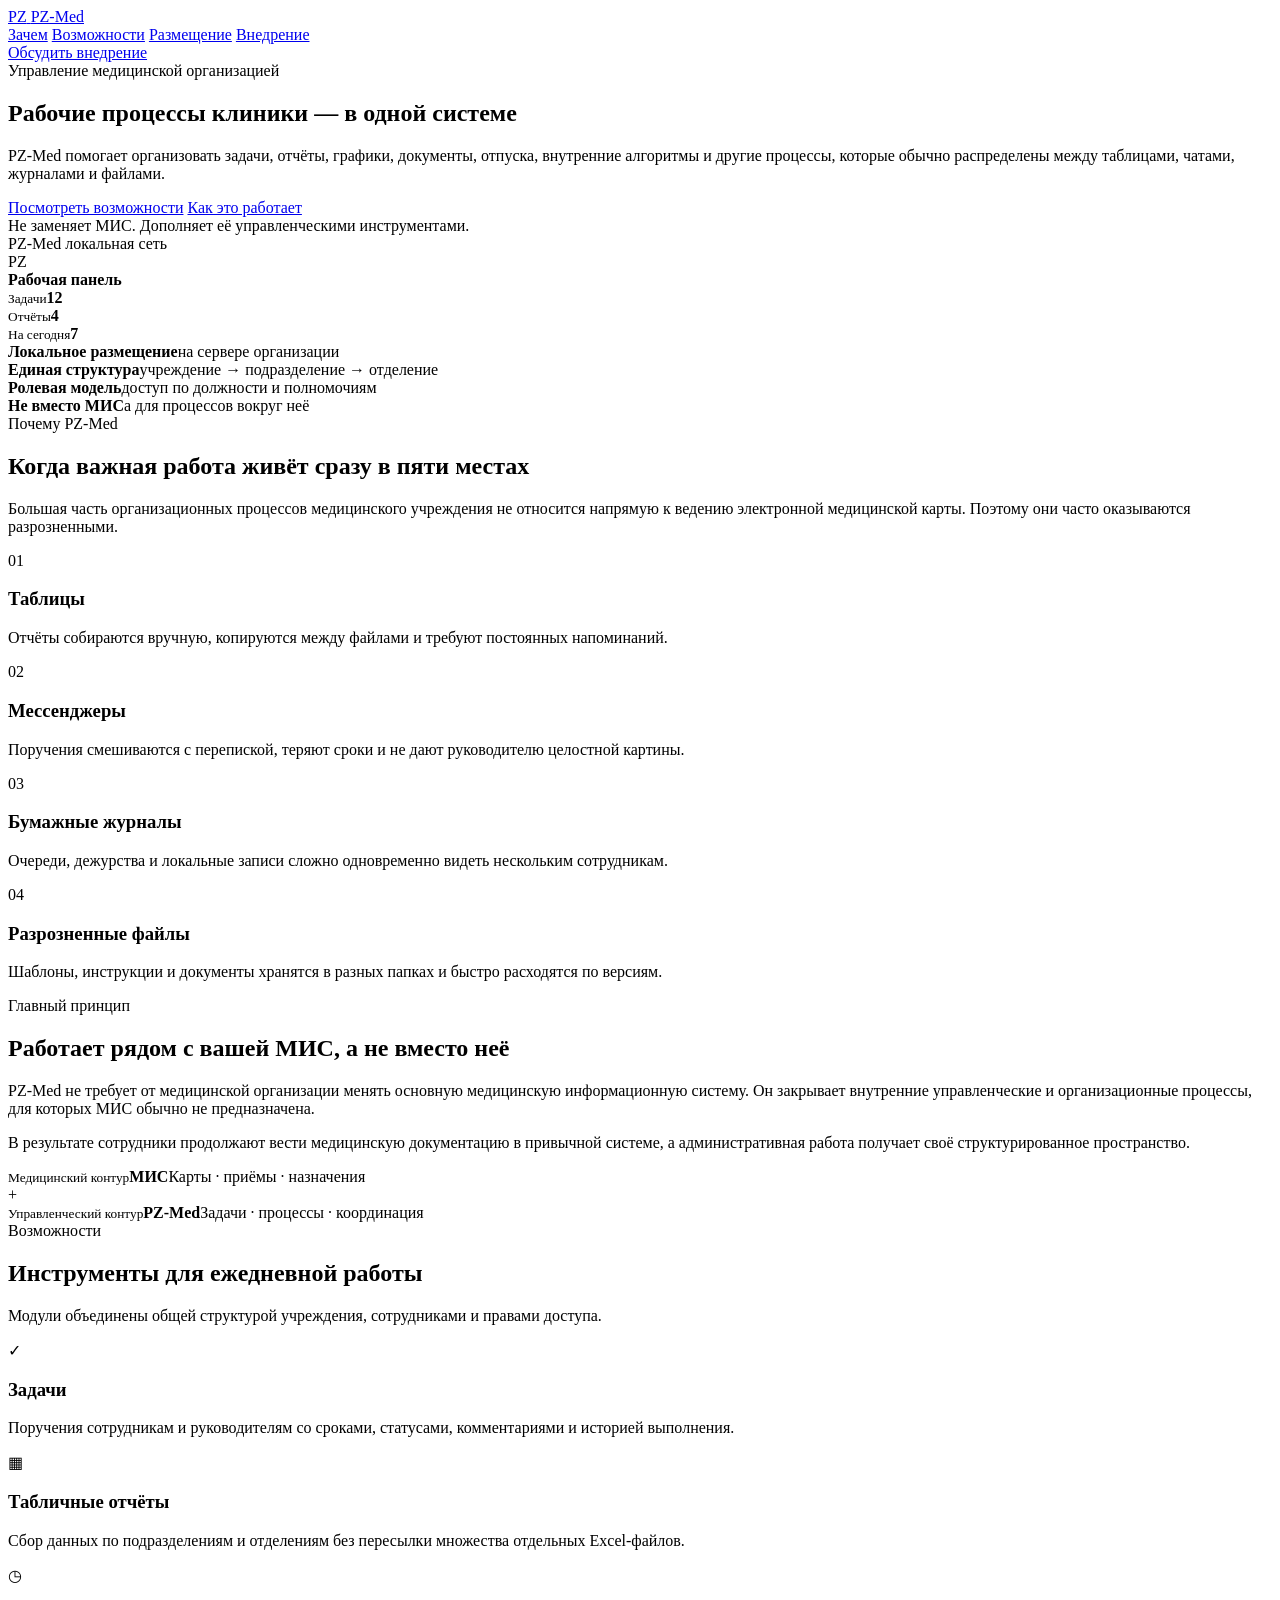
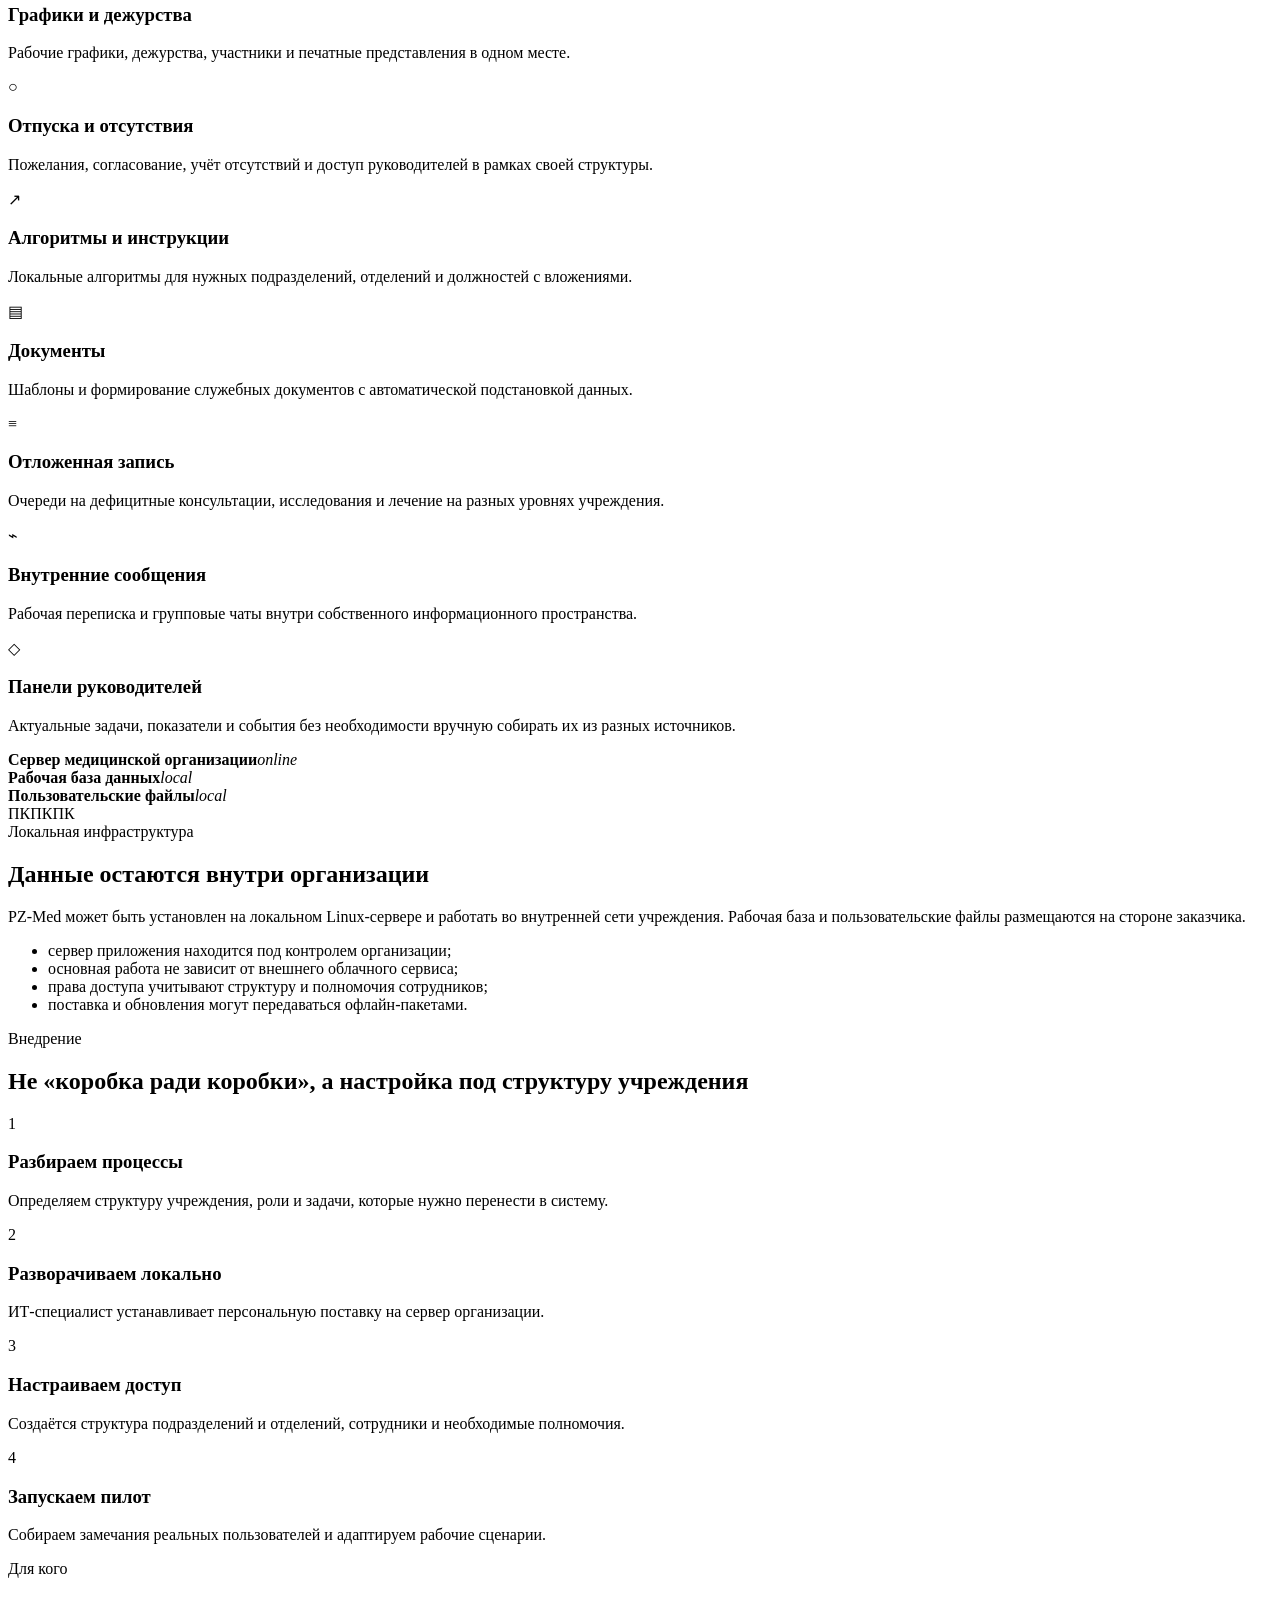
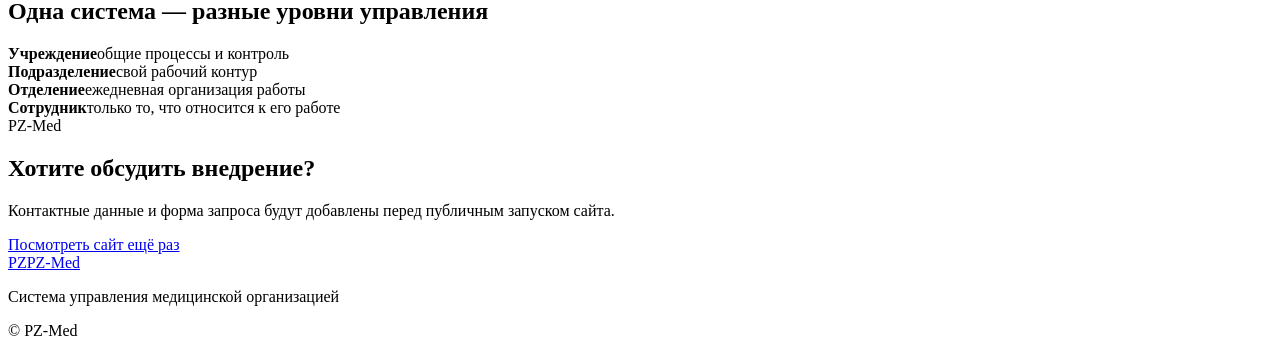
==== index.html @ cf153d42 "Create initial PZ-Med landing page" ====
<!doctype html>
<html lang="ru">
<head>
  <meta charset="utf-8">
  <meta name="viewport" content="width=device-width, initial-scale=1">
  <title>PZ-Med — система управления медицинской организацией</title>
  <meta name="description" content="PZ-Med — локальная система управления медицинской организацией: задачи, отчёты, графики, отпуска, алгоритмы, документы, отложенная запись и управленческие процессы в едином рабочем пространстве.">
  <meta name="theme-color" content="#0d5c46">
  <meta property="og:type" content="website">
  <meta property="og:locale" content="ru_RU">
  <meta property="og:title" content="PZ-Med — система управления медицинской организацией">
  <meta property="og:description" content="Рабочие процессы медицинской организации — в единой локальной системе. PZ-Med работает рядом с МИС, а не вместо неё.">
  <meta property="og:url" content="https://pz-med.ru/">
  <link rel="canonical" href="https://pz-med.ru/">
  <link rel="icon" href="/assets/favicon.svg" type="image/svg+xml">
  <link rel="stylesheet" href="/assets/site.css">
  <script defer src="/assets/site.js"></script>
</head>
<body>
  <header class="site-header" data-header>
    <div class="shell header-inner">
      <a class="brand" href="#top" aria-label="PZ-Med — на главную">
        <span class="brand-mark" aria-hidden="true">PZ</span>
        <span class="brand-name">PZ-Med</span>
      </a>
      <nav class="nav" aria-label="Основная навигация">
        <a href="#why">Зачем</a>
        <a href="#capabilities">Возможности</a>
        <a href="#local">Размещение</a>
        <a href="#implementation">Внедрение</a>
      </nav>
      <a class="button button-small" href="#contact">Обсудить внедрение</a>
    </div>
  </header>

  <main id="top">
    <section class="hero section">
      <div class="shell hero-grid">
        <div class="hero-copy reveal">
          <div class="eyebrow">Управление медицинской организацией</div>
          <h1>Рабочие процессы клиники — <span>в одной системе</span></h1>
          <p class="hero-lead">PZ-Med помогает организовать задачи, отчёты, графики, документы, отпуска, внутренние алгоритмы и другие процессы, которые обычно распределены между таблицами, чатами, журналами и файлами.</p>
          <div class="hero-actions">
            <a class="button" href="#capabilities">Посмотреть возможности</a>
            <a class="button button-ghost" href="#principle">Как это работает</a>
          </div>
          <div class="hero-note">
            <span class="dot"></span>
            <span>Не заменяет МИС. Дополняет её управленческими инструментами.</span>
          </div>
        </div>

        <div class="product-window reveal" aria-label="Схематичный интерфейс PZ-Med">
          <div class="window-top">
            <div class="window-dots"><i></i><i></i><i></i></div>
            <span>PZ-Med</span>
            <span class="window-status">локальная сеть</span>
          </div>
          <div class="mock-layout">
            <aside class="mock-side">
              <div class="mock-logo">PZ</div>
              <span class="active"></span><span></span><span></span><span></span><span></span><span></span>
            </aside>
            <div class="mock-main">
              <div class="mock-heading"><b>Рабочая панель</b><em></em></div>
              <div class="stat-row">
                <div><small>Задачи</small><strong>12</strong></div>
                <div><small>Отчёты</small><strong>4</strong></div>
                <div><small>На сегодня</small><strong>7</strong></div>
              </div>
              <div class="mock-cards">
                <div class="mock-card mock-card-wide">
                  <div class="line lg"></div><div class="line"></div><div class="line sm"></div>
                  <div class="mini-table"><i></i><i></i><i></i><i></i></div>
                </div>
                <div class="mock-card">
                  <div class="line lg"></div><div class="line"></div><div class="line sm"></div>
                  <div class="badge-row"><i></i><i></i><i></i></div>
                </div>
                <div class="mock-card">
                  <div class="line lg"></div><div class="line"></div><div class="line"></div><div class="line sm"></div>
                </div>
              </div>
            </div>
          </div>
        </div>
      </div>
    </section>

    <section class="trust-strip" aria-label="Ключевые свойства">
      <div class="shell trust-grid">
        <div><strong>Локальное размещение</strong><span>на сервере организации</span></div>
        <div><strong>Единая структура</strong><span>учреждение → подразделение → отделение</span></div>
        <div><strong>Ролевая модель</strong><span>доступ по должности и полномочиям</span></div>
        <div><strong>Не вместо МИС</strong><span>а для процессов вокруг неё</span></div>
      </div>
    </section>

    <section class="section" id="why">
      <div class="shell">
        <div class="section-heading reveal">
          <div class="eyebrow">Почему PZ-Med</div>
          <h2>Когда важная работа живёт сразу в пяти местах</h2>
          <p>Большая часть организационных процессов медицинского учреждения не относится напрямую к ведению электронной медицинской карты. Поэтому они часто оказываются разрозненными.</p>
        </div>
        <div class="problem-grid">
          <article class="problem reveal"><span>01</span><h3>Таблицы</h3><p>Отчёты собираются вручную, копируются между файлами и требуют постоянных напоминаний.</p></article>
          <article class="problem reveal"><span>02</span><h3>Мессенджеры</h3><p>Поручения смешиваются с перепиской, теряют сроки и не дают руководителю целостной картины.</p></article>
          <article class="problem reveal"><span>03</span><h3>Бумажные журналы</h3><p>Очереди, дежурства и локальные записи сложно одновременно видеть нескольким сотрудникам.</p></article>
          <article class="problem reveal"><span>04</span><h3>Разрозненные файлы</h3><p>Шаблоны, инструкции и документы хранятся в разных папках и быстро расходятся по версиям.</p></article>
        </div>
      </div>
    </section>

    <section class="section section-soft" id="principle">
      <div class="shell principle-grid">
        <div class="principle-copy reveal">
          <div class="eyebrow">Главный принцип</div>
          <h2>Работает рядом с вашей МИС, а не вместо неё</h2>
          <p>PZ-Med не требует от медицинской организации менять основную медицинскую информационную систему. Он закрывает внутренние управленческие и организационные процессы, для которых МИС обычно не предназначена.</p>
          <p>В результате сотрудники продолжают вести медицинскую документацию в привычной системе, а административная работа получает своё структурированное пространство.</p>
        </div>
        <div class="system-map reveal" aria-label="Схема взаимодействия PZ-Med и МИС">
          <div class="system-box muted"><small>Медицинский контур</small><strong>МИС</strong><span>Карты · приёмы · назначения</span></div>
          <div class="system-link"><span>+</span></div>
          <div class="system-box primary"><small>Управленческий контур</small><strong>PZ-Med</strong><span>Задачи · процессы · координация</span></div>
        </div>
      </div>
    </section>

    <section class="section" id="capabilities">
      <div class="shell">
        <div class="section-heading reveal">
          <div class="eyebrow">Возможности</div>
          <h2>Инструменты для ежедневной работы</h2>
          <p>Модули объединены общей структурой учреждения, сотрудниками и правами доступа.</p>
        </div>
        <div class="feature-grid">
          <article class="feature reveal"><div class="feature-icon">✓</div><h3>Задачи</h3><p>Поручения сотрудникам и руководителям со сроками, статусами, комментариями и историей выполнения.</p></article>
          <article class="feature reveal"><div class="feature-icon">▦</div><h3>Табличные отчёты</h3><p>Сбор данных по подразделениям и отделениям без пересылки множества отдельных Excel-файлов.</p></article>
          <article class="feature reveal"><div class="feature-icon">◷</div><h3>Графики и дежурства</h3><p>Рабочие графики, дежурства, участники и печатные представления в одном месте.</p></article>
          <article class="feature reveal"><div class="feature-icon">○</div><h3>Отпуска и отсутствия</h3><p>Пожелания, согласование, учёт отсутствий и доступ руководителей в рамках своей структуры.</p></article>
          <article class="feature reveal"><div class="feature-icon">↗</div><h3>Алгоритмы и инструкции</h3><p>Локальные алгоритмы для нужных подразделений, отделений и должностей с вложениями.</p></article>
          <article class="feature reveal"><div class="feature-icon">▤</div><h3>Документы</h3><p>Шаблоны и формирование служебных документов с автоматической подстановкой данных.</p></article>
          <article class="feature reveal"><div class="feature-icon">≡</div><h3>Отложенная запись</h3><p>Очереди на дефицитные консультации, исследования и лечение на разных уровнях учреждения.</p></article>
          <article class="feature reveal"><div class="feature-icon">⌁</div><h3>Внутренние сообщения</h3><p>Рабочая переписка и групповые чаты внутри собственного информационного пространства.</p></article>
          <article class="feature reveal"><div class="feature-icon">◇</div><h3>Панели руководителей</h3><p>Актуальные задачи, показатели и события без необходимости вручную собирать их из разных источников.</p></article>
        </div>
      </div>
    </section>

    <section class="section local-section" id="local">
      <div class="shell local-grid">
        <div class="local-visual reveal">
          <div class="server-card">
            <div class="server-head"><span></span><span></span><span></span></div>
            <div class="server-row"><i></i><b>Сервер медицинской организации</b><em>online</em></div>
            <div class="server-row"><i></i><b>Рабочая база данных</b><em>local</em></div>
            <div class="server-row"><i></i><b>Пользовательские файлы</b><em>local</em></div>
          </div>
          <div class="network-line"></div>
          <div class="network-devices"><span>ПК</span><span>ПК</span><span>ПК</span></div>
        </div>
        <div class="local-copy reveal">
          <div class="eyebrow">Локальная инфраструктура</div>
          <h2>Данные остаются внутри организации</h2>
          <p>PZ-Med может быть установлен на локальном Linux-сервере и работать во внутренней сети учреждения. Рабочая база и пользовательские файлы размещаются на стороне заказчика.</p>
          <ul class="check-list">
            <li>сервер приложения находится под контролем организации;</li>
            <li>основная работа не зависит от внешнего облачного сервиса;</li>
            <li>права доступа учитывают структуру и полномочия сотрудников;</li>
            <li>поставка и обновления могут передаваться офлайн-пакетами.</li>
          </ul>
        </div>
      </div>
    </section>

    <section class="section section-soft" id="implementation">
      <div class="shell">
        <div class="section-heading reveal">
          <div class="eyebrow">Внедрение</div>
          <h2>Не «коробка ради коробки», а настройка под структуру учреждения</h2>
        </div>
        <div class="steps">
          <div class="step reveal"><span>1</span><div><h3>Разбираем процессы</h3><p>Определяем структуру учреждения, роли и задачи, которые нужно перенести в систему.</p></div></div>
          <div class="step reveal"><span>2</span><div><h3>Разворачиваем локально</h3><p>ИТ-специалист устанавливает персональную поставку на сервер организации.</p></div></div>
          <div class="step reveal"><span>3</span><div><h3>Настраиваем доступ</h3><p>Создаётся структура подразделений и отделений, сотрудники и необходимые полномочия.</p></div></div>
          <div class="step reveal"><span>4</span><div><h3>Запускаем пилот</h3><p>Собираем замечания реальных пользователей и адаптируем рабочие сценарии.</p></div></div>
        </div>
      </div>
    </section>

    <section class="section audience-section">
      <div class="shell audience-grid">
        <div class="reveal"><div class="eyebrow">Для кого</div><h2>Одна система — разные уровни управления</h2></div>
        <div class="audience-list reveal">
          <div><strong>Учреждение</strong><span>общие процессы и контроль</span></div>
          <div><strong>Подразделение</strong><span>свой рабочий контур</span></div>
          <div><strong>Отделение</strong><span>ежедневная организация работы</span></div>
          <div><strong>Сотрудник</strong><span>только то, что относится к его работе</span></div>
        </div>
      </div>
    </section>

    <section class="contact-section" id="contact">
      <div class="shell contact-card reveal">
        <div>
          <div class="eyebrow light">PZ-Med</div>
          <h2>Хотите обсудить внедрение?</h2>
          <p>Контактные данные и форма запроса будут добавлены перед публичным запуском сайта.</p>
        </div>
        <a class="button button-light" href="#top">Посмотреть сайт ещё раз</a>
      </div>
    </section>
  </main>

  <footer class="site-footer">
    <div class="shell footer-inner">
      <a class="brand brand-footer" href="#top"><span class="brand-mark">PZ</span><span class="brand-name">PZ-Med</span></a>
      <p>Система управления медицинской организацией</p>
      <span>© <span data-year></span> PZ-Med</span>
    </div>
  </footer>
</body>
</html>
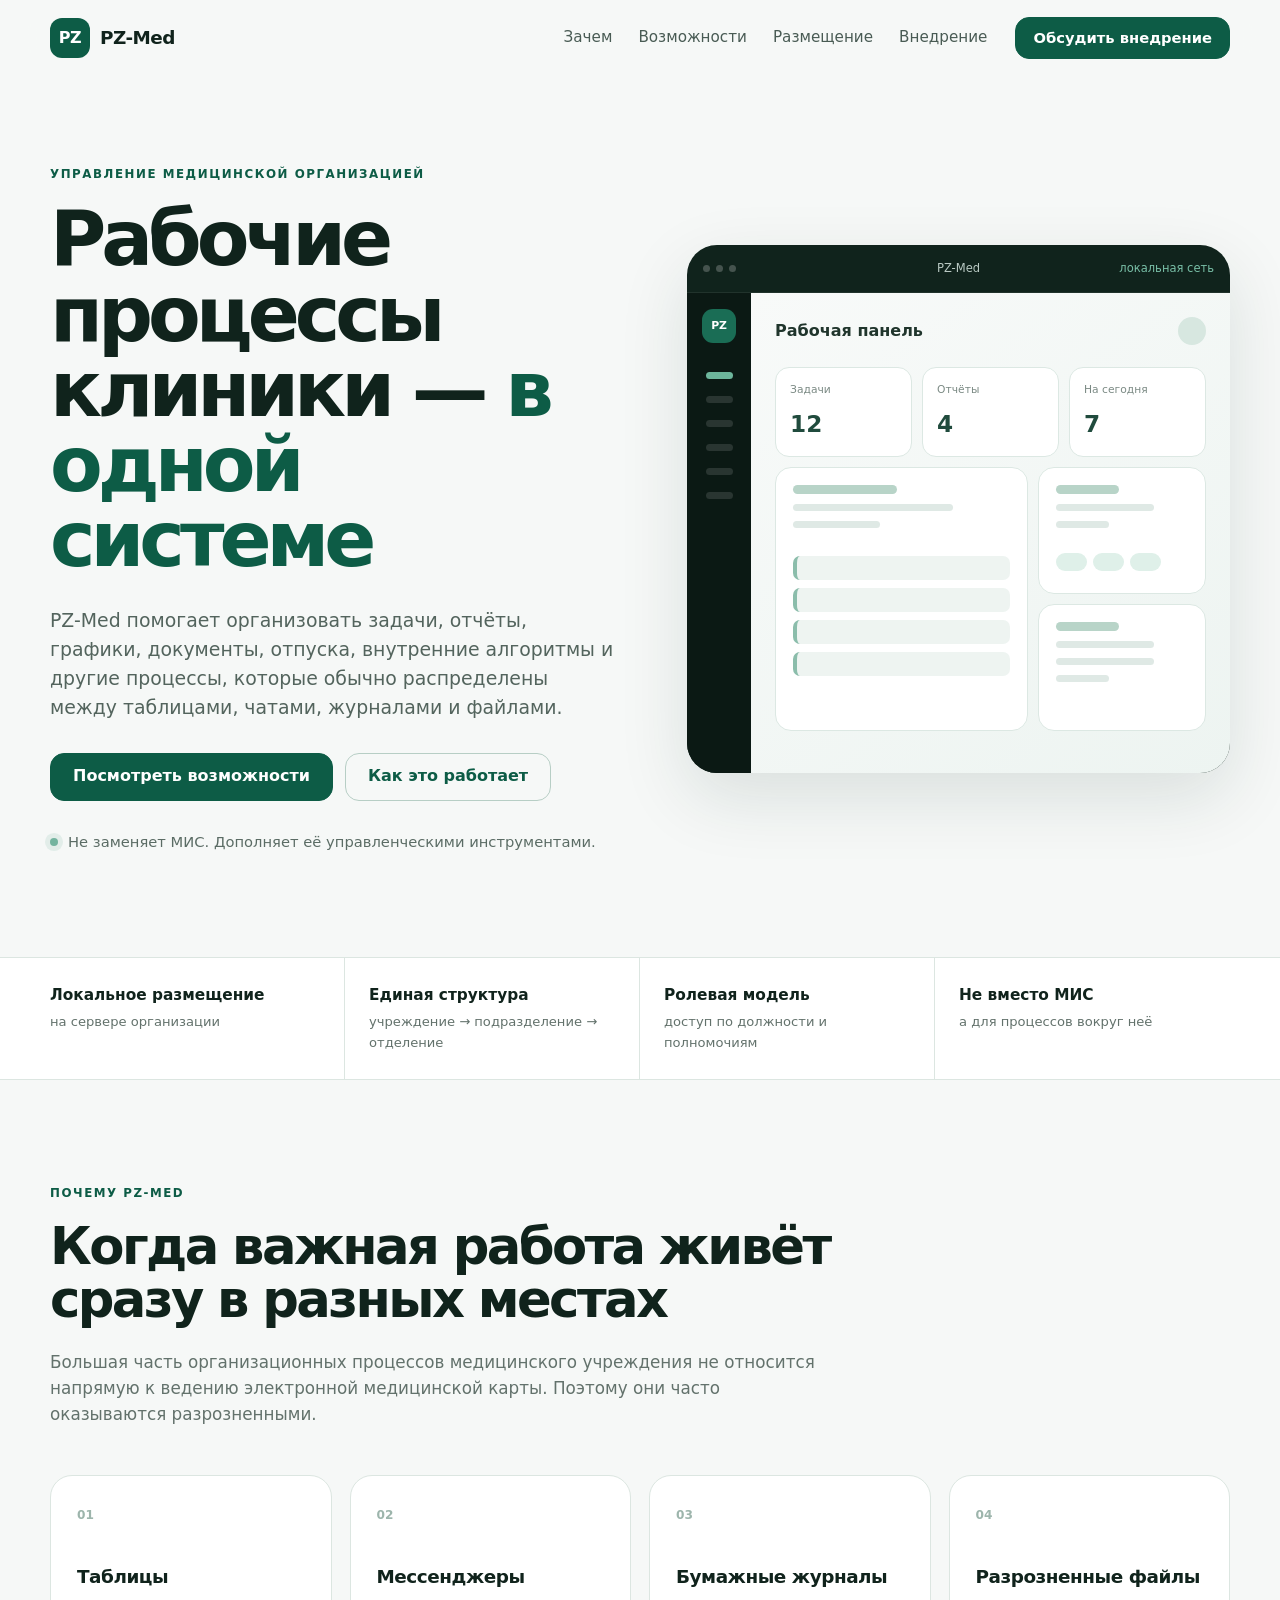
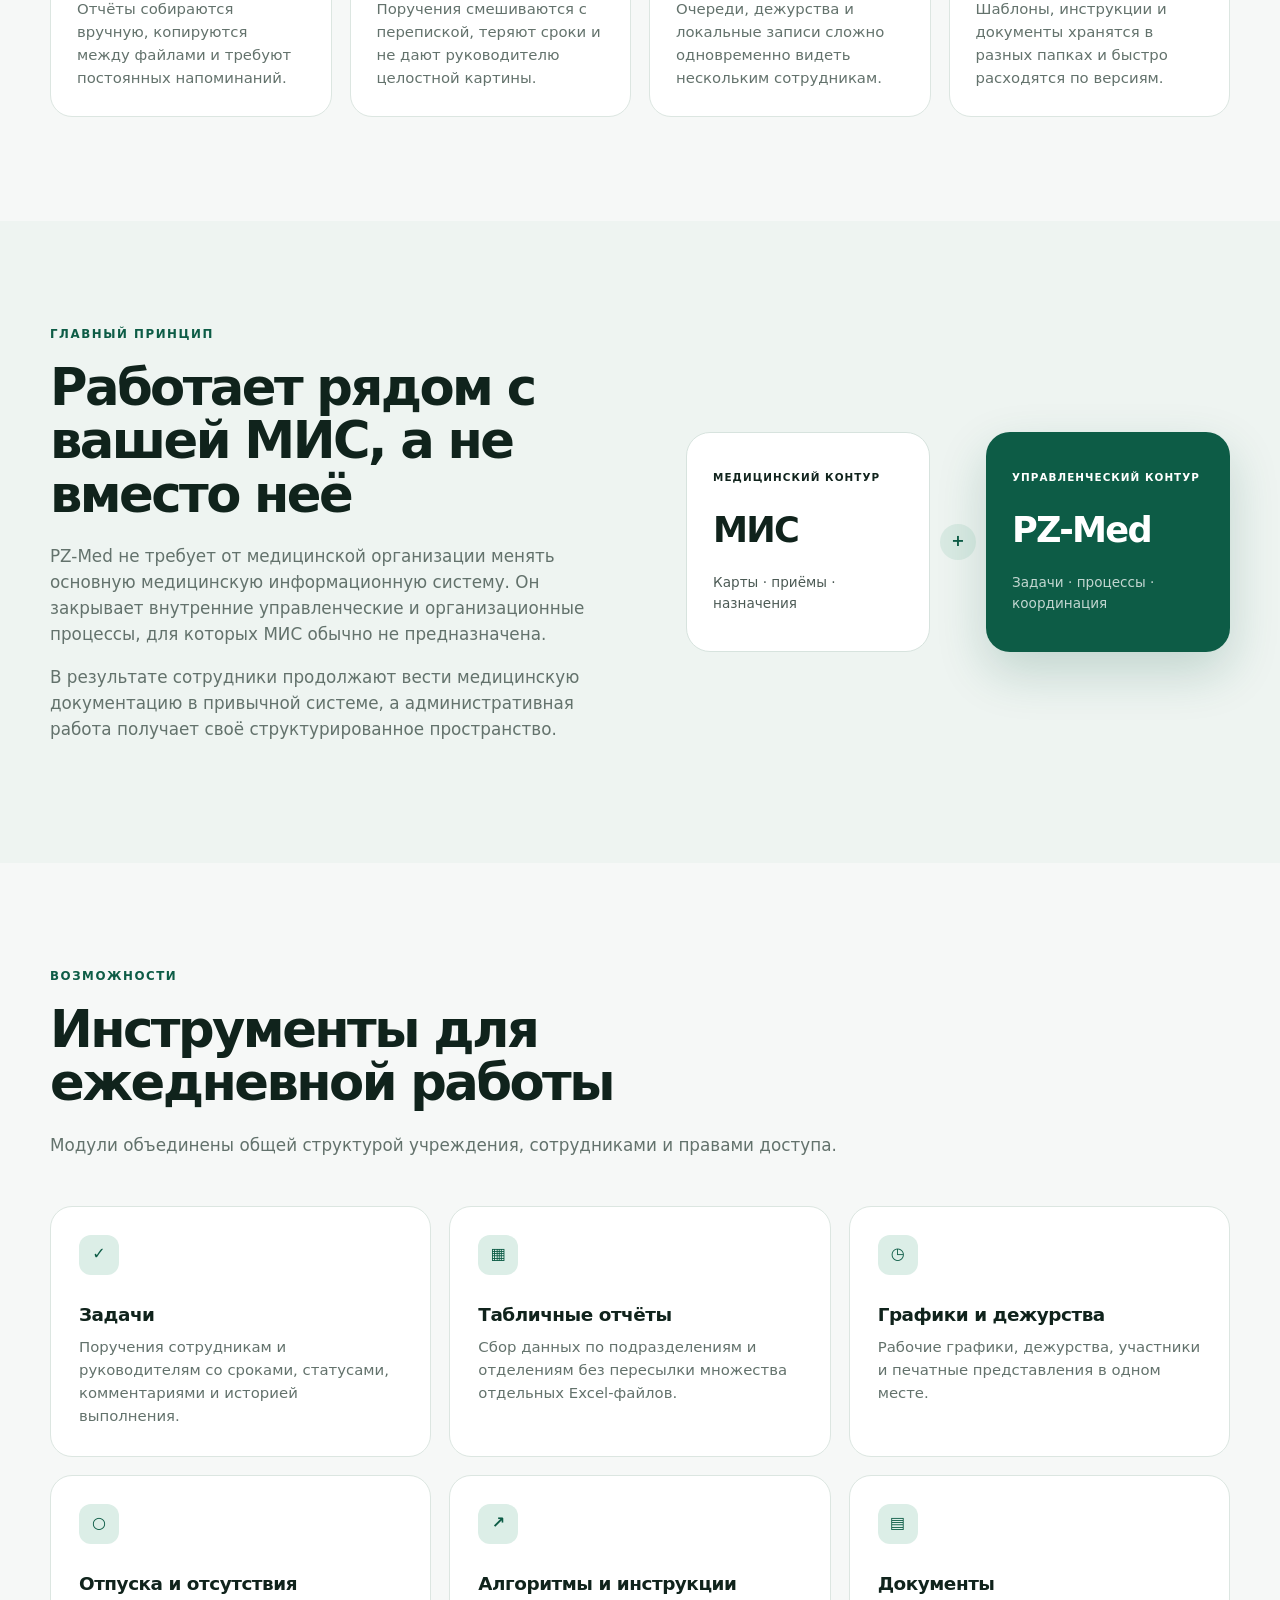
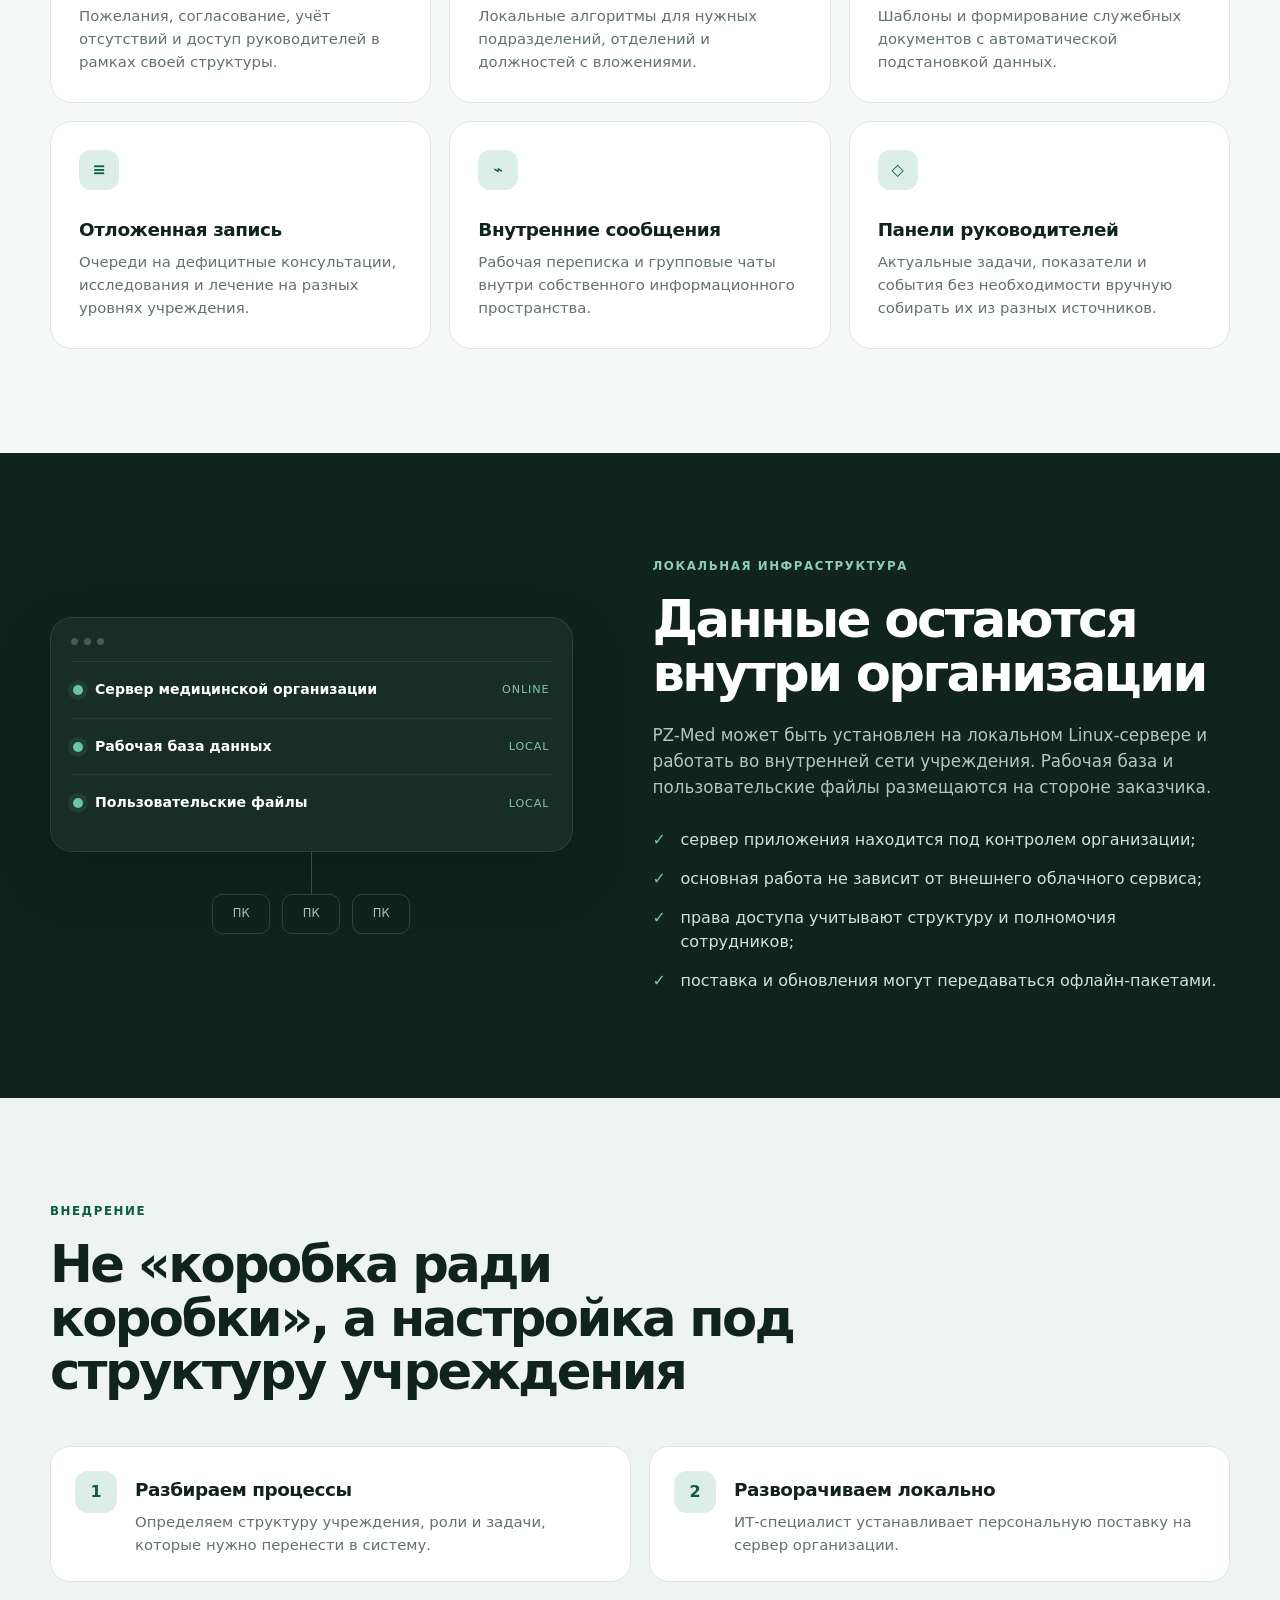
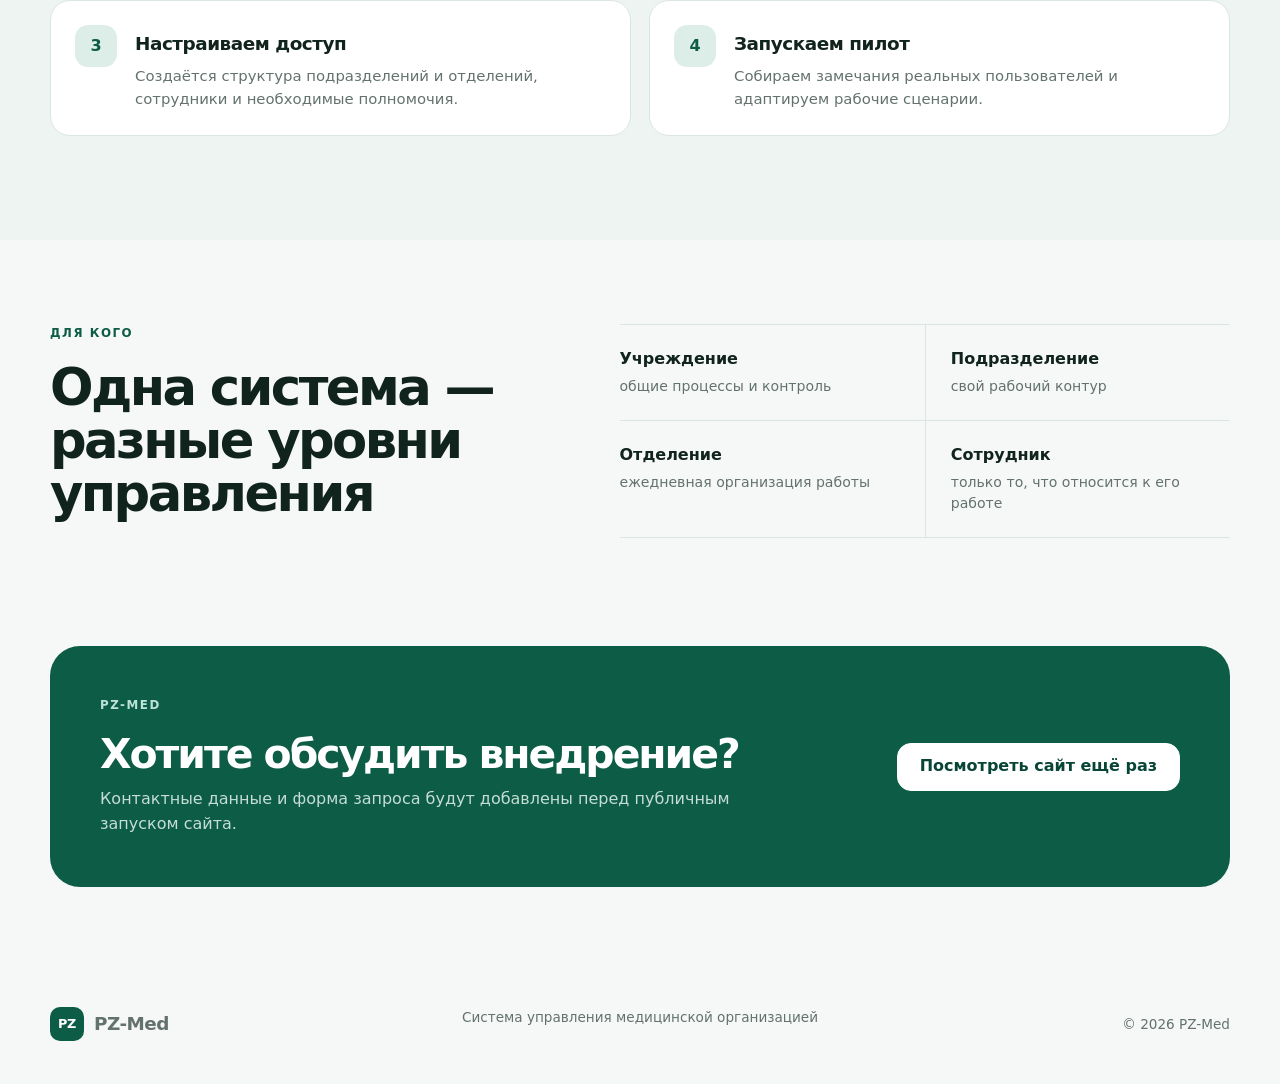
==== commit 0c41a307: "Fix fragmented work section heading" ====
--- a/index.html
+++ b/index.html
@@ -100,7 +100,7 @@
       <div class="shell">
         <div class="section-heading reveal">
           <div class="eyebrow">Почему PZ-Med</div>
-          <h2>Когда важная работа живёт сразу в пяти местах</h2>
+          <h2>Когда важная работа живёт сразу в разных местах</h2>
           <p>Большая часть организационных процессов медицинского учреждения не относится напрямую к ведению электронной медицинской карты. Поэтому они часто оказываются разрозненными.</p>
         </div>
         <div class="problem-grid">
@@ -222,4 +222,4 @@
     </div>
   </footer>
 </body>
-</html>
+</html>
--- a/assets/site.css
+++ b/assets/site.css
@@ -0,0 +1,246 @@
+:root {
+  --bg: #f6f8f7;
+  --surface: #ffffff;
+  --surface-soft: #eef4f1;
+  --ink: #10231c;
+  --muted: #63726c;
+  --line: #dce6e1;
+  --green: #0d5c46;
+  --green-dark: #084536;
+  --green-soft: #dceee7;
+  --accent: #74b49f;
+  --shadow: 0 24px 70px rgba(20, 52, 41, .12);
+  --radius: 28px;
+}
+
+* { box-sizing: border-box; }
+html { scroll-behavior: smooth; }
+body {
+  margin: 0;
+  font-family: Inter, ui-sans-serif, system-ui, -apple-system, BlinkMacSystemFont, "Segoe UI", sans-serif;
+  color: var(--ink);
+  background: var(--bg);
+  line-height: 1.55;
+  -webkit-font-smoothing: antialiased;
+}
+img { max-width: 100%; }
+a { color: inherit; text-decoration: none; }
+button, input, textarea, select { font: inherit; }
+
+.shell { width: min(1180px, calc(100% - 40px)); margin: 0 auto; }
+.section { padding: 104px 0; }
+.section-soft { background: var(--surface-soft); }
+
+.site-header {
+  position: sticky;
+  top: 0;
+  z-index: 50;
+  background: rgba(246, 248, 247, .86);
+  backdrop-filter: blur(18px);
+  border-bottom: 1px solid transparent;
+  transition: border-color .2s ease, box-shadow .2s ease;
+}
+.site-header.scrolled { border-color: var(--line); box-shadow: 0 8px 30px rgba(19, 48, 38, .06); }
+.header-inner { height: 76px; display: flex; align-items: center; gap: 28px; }
+.brand { display: inline-flex; align-items: center; gap: 10px; flex: 0 0 auto; }
+.brand-mark {
+  width: 40px; height: 40px; border-radius: 12px;
+  display: grid; place-items: center;
+  background: var(--green); color: white;
+  font-weight: 800; letter-spacing: -.03em;
+}
+.brand-name { font-weight: 800; font-size: 1.15rem; letter-spacing: -.03em; }
+.nav { display: flex; gap: 26px; margin-left: auto; }
+.nav a { color: #495b54; font-size: .95rem; }
+.nav a:hover { color: var(--green); }
+
+.button {
+  display: inline-flex; align-items: center; justify-content: center;
+  min-height: 48px; padding: 0 22px; border-radius: 14px;
+  background: var(--green); color: #fff; font-weight: 700;
+  border: 1px solid var(--green); transition: transform .18s ease, background .18s ease, border-color .18s ease;
+}
+.button:hover { transform: translateY(-1px); background: var(--green-dark); border-color: var(--green-dark); }
+.button-small { min-height: 42px; padding: 0 17px; font-size: .92rem; }
+.button-ghost { background: transparent; color: var(--green); border-color: #b7cec5; }
+.button-ghost:hover { background: #edf5f2; color: var(--green-dark); }
+.button-light { background: #fff; color: var(--green-dark); border-color: #fff; }
+.button-light:hover { background: #eef6f2; border-color: #eef6f2; }
+
+.hero { padding-top: 88px; overflow: hidden; }
+.hero-grid { display: grid; grid-template-columns: 1.02fr .98fr; gap: 72px; align-items: center; }
+.eyebrow { color: var(--green); text-transform: uppercase; letter-spacing: .13em; font-size: .74rem; font-weight: 800; margin-bottom: 18px; }
+.eyebrow.light { color: #bce3d5; }
+h1, h2, h3, p { margin-top: 0; }
+h1 { font-size: clamp(3.1rem, 6vw, 5.8rem); line-height: .98; letter-spacing: -.065em; margin-bottom: 28px; max-width: 780px; }
+h1 span { color: var(--green); }
+h2 { font-size: clamp(2.2rem, 4vw, 4rem); line-height: 1.04; letter-spacing: -.05em; margin-bottom: 22px; }
+h3 { font-size: 1.15rem; line-height: 1.25; margin-bottom: 10px; letter-spacing: -.025em; }
+.hero-lead { font-size: 1.18rem; color: #53645d; max-width: 690px; margin-bottom: 30px; }
+.hero-actions { display: flex; flex-wrap: wrap; gap: 12px; }
+.hero-note { display: flex; gap: 10px; align-items: center; margin-top: 30px; color: #5b6c65; font-size: .92rem; }
+.dot { width: 8px; height: 8px; border-radius: 50%; background: var(--accent); box-shadow: 0 0 0 5px rgba(116,180,159,.16); }
+
+.product-window {
+  background: #10231c; border-radius: 30px; box-shadow: var(--shadow); overflow: hidden;
+  transform: perspective(1200px) rotateY(-4deg) rotateX(1deg);
+}
+.window-top { height: 48px; display: grid; grid-template-columns: 1fr auto 1fr; align-items: center; padding: 0 16px; color: #b9c9c3; font-size: .72rem; border-bottom: 1px solid rgba(255,255,255,.07); }
+.window-dots { display: flex; gap: 6px; }
+.window-dots i { width: 7px; height: 7px; border-radius: 50%; background: rgba(255,255,255,.22); }
+.window-status { justify-self: end; color: #79bfa7; }
+.mock-layout { display: grid; grid-template-columns: 64px 1fr; min-height: 480px; }
+.mock-side { background: #0b1914; padding: 16px 12px; display: flex; flex-direction: column; gap: 17px; align-items: center; }
+.mock-logo { width: 34px; height: 34px; border-radius: 11px; background: #1a6d55; color: #fff; display: grid; place-items: center; font-size: .68rem; font-weight: 800; margin-bottom: 12px; }
+.mock-side > span { width: 27px; height: 7px; border-radius: 8px; background: rgba(255,255,255,.12); }
+.mock-side > span.active { background: #6db69c; }
+.mock-main { padding: 24px; background: linear-gradient(145deg, #f8faf9, #edf4f1); }
+.mock-heading { display: flex; justify-content: space-between; align-items: center; margin-bottom: 22px; color: #20352c; }
+.mock-heading em { width: 28px; height: 28px; border-radius: 50%; background: #d7e7e0; }
+.stat-row { display: grid; grid-template-columns: repeat(3, 1fr); gap: 10px; }
+.stat-row div { background: #fff; border: 1px solid #dce8e3; border-radius: 14px; padding: 14px; }
+.stat-row small { display: block; color: #7a8983; font-size: .67rem; }
+.stat-row strong { display: block; margin-top: 7px; color: #204b3d; font-size: 1.45rem; }
+.mock-cards { display: grid; grid-template-columns: 1.2fr .8fr; gap: 10px; margin-top: 10px; }
+.mock-card { background: #fff; border: 1px solid #dce8e3; border-radius: 16px; padding: 17px; min-height: 126px; }
+.mock-card-wide { grid-row: span 2; min-height: 264px; }
+.line { width: 74%; height: 7px; border-radius: 9px; background: #dfe9e5; margin-bottom: 10px; }
+.line.lg { width: 48%; height: 9px; background: #b8d4c8; }
+.line.sm { width: 40%; }
+.mini-table { margin-top: 28px; display: grid; gap: 8px; }
+.mini-table i { height: 24px; border-radius: 7px; background: #eef4f1; border-left: 4px solid #8bbdab; }
+.badge-row { display: flex; gap: 6px; margin-top: 25px; }
+.badge-row i { width: 31px; height: 18px; border-radius: 9px; background: #dff0e9; }
+
+.trust-strip { border-top: 1px solid var(--line); border-bottom: 1px solid var(--line); background: var(--surface); }
+.trust-grid { display: grid; grid-template-columns: repeat(4, 1fr); }
+.trust-grid div { padding: 26px 24px; border-right: 1px solid var(--line); }
+.trust-grid div:first-child { padding-left: 0; }
+.trust-grid div:last-child { border-right: 0; }
+.trust-grid strong, .trust-grid span { display: block; }
+.trust-grid strong { font-size: .96rem; }
+.trust-grid span { color: var(--muted); font-size: .82rem; margin-top: 4px; }
+
+.section-heading { max-width: 790px; margin-bottom: 48px; }
+.section-heading p, .principle-copy p, .local-copy p { color: var(--muted); font-size: 1.05rem; }
+.problem-grid { display: grid; grid-template-columns: repeat(4, 1fr); gap: 18px; }
+.problem { background: var(--surface); border: 1px solid var(--line); border-radius: 22px; padding: 26px; min-height: 230px; }
+.problem > span { color: #9db5ac; font-size: .76rem; font-weight: 800; }
+.problem h3 { margin-top: 38px; }
+.problem p, .feature p, .step p { color: var(--muted); font-size: .93rem; margin-bottom: 0; }
+
+.principle-grid { display: grid; grid-template-columns: 1.02fr .98fr; gap: 70px; align-items: center; }
+.system-map { display: grid; grid-template-columns: 1fr auto 1fr; align-items: stretch; }
+.system-box { min-height: 220px; border-radius: 24px; padding: 26px; display: flex; flex-direction: column; justify-content: center; }
+.system-box small { text-transform: uppercase; letter-spacing: .1em; font-size: .65rem; font-weight: 800; margin-bottom: 18px; }
+.system-box strong { font-size: 2.2rem; letter-spacing: -.05em; }
+.system-box span { font-size: .85rem; margin-top: 14px; opacity: .75; }
+.system-box.muted { background: #fff; border: 1px solid #d7e3de; }
+.system-box.primary { background: var(--green); color: white; box-shadow: 0 20px 50px rgba(13,92,70,.2); }
+.system-link { display: grid; place-items: center; padding: 0 10px; }
+.system-link span { width: 36px; height: 36px; border-radius: 50%; display: grid; place-items: center; background: #d9eae3; color: var(--green); font-weight: 800; }
+
+.feature-grid { display: grid; grid-template-columns: repeat(3, 1fr); gap: 18px; }
+.feature { padding: 28px; border-radius: 22px; border: 1px solid var(--line); background: var(--surface); min-height: 225px; }
+.feature-icon { width: 40px; height: 40px; border-radius: 12px; display: grid; place-items: center; background: var(--green-soft); color: var(--green); font-weight: 800; margin-bottom: 28px; }
+
+.local-section { background: #10231c; color: white; }
+.local-grid { display: grid; grid-template-columns: .95fr 1.05fr; gap: 80px; align-items: center; }
+.local-copy .eyebrow { color: #8dcbb5; }
+.local-copy p { color: #b5c5bf; }
+.server-card { background: #182d25; border: 1px solid rgba(255,255,255,.09); border-radius: 22px; padding: 20px; box-shadow: 0 24px 60px rgba(0,0,0,.2); }
+.server-head { display: flex; gap: 6px; padding-bottom: 16px; border-bottom: 1px solid rgba(255,255,255,.08); }
+.server-head span { width: 7px; height: 7px; background: rgba(255,255,255,.22); border-radius: 50%; }
+.server-row { display: grid; grid-template-columns: auto 1fr auto; align-items: center; gap: 12px; padding: 17px 2px; border-bottom: 1px solid rgba(255,255,255,.06); }
+.server-row:last-child { border-bottom: 0; }
+.server-row i { width: 10px; height: 10px; border-radius: 50%; background: #69c6a5; box-shadow: 0 0 0 5px rgba(105,198,165,.1); }
+.server-row b { font-size: .88rem; }
+.server-row em { font-style: normal; color: #7fc5ad; font-size: .7rem; text-transform: uppercase; letter-spacing: .08em; }
+.network-line { height: 42px; width: 1px; background: rgba(255,255,255,.2); margin: 0 auto; }
+.network-devices { display: flex; justify-content: center; gap: 12px; }
+.network-devices span { display: grid; place-items: center; width: 58px; height: 40px; border: 1px solid rgba(255,255,255,.14); border-radius: 10px; color: #a9c1b8; font-size: .72rem; }
+.check-list { list-style: none; padding: 0; margin: 28px 0 0; display: grid; gap: 14px; }
+.check-list li { position: relative; padding-left: 28px; color: #d5e0dc; }
+.check-list li::before { content: "✓"; position: absolute; left: 0; top: 0; color: #78c2a8; font-weight: 800; }
+
+.steps { display: grid; grid-template-columns: repeat(2, 1fr); gap: 18px; }
+.step { display: grid; grid-template-columns: auto 1fr; gap: 18px; padding: 24px; border-radius: 20px; background: #fff; border: 1px solid #dbe6e1; }
+.step > span { width: 42px; height: 42px; border-radius: 13px; display: grid; place-items: center; background: #dceee7; color: var(--green); font-weight: 800; }
+.step h3 { margin-top: 7px; }
+
+.audience-section { padding-top: 84px; }
+.audience-grid { display: grid; grid-template-columns: .9fr 1.1fr; gap: 70px; align-items: start; }
+.audience-list { display: grid; grid-template-columns: 1fr 1fr; border-top: 1px solid var(--line); }
+.audience-list div { padding: 22px 0; border-bottom: 1px solid var(--line); }
+.audience-list div:nth-child(odd) { padding-right: 25px; }
+.audience-list div:nth-child(even) { padding-left: 25px; border-left: 1px solid var(--line); }
+.audience-list strong, .audience-list span { display: block; }
+.audience-list span { margin-top: 4px; color: var(--muted); font-size: .88rem; }
+
+.contact-section { padding: 0 0 90px; }
+.contact-card { background: var(--green); color: white; border-radius: 30px; padding: 50px; display: flex; align-items: center; justify-content: space-between; gap: 40px; }
+.contact-card h2 { font-size: clamp(2rem, 3.2vw, 3.2rem); margin-bottom: 12px; }
+.contact-card p { color: #c5ddd4; margin-bottom: 0; max-width: 650px; }
+
+.site-footer { padding: 30px 0 42px; }
+.footer-inner { display: grid; grid-template-columns: 1fr auto 1fr; align-items: center; gap: 20px; color: var(--muted); font-size: .85rem; }
+.footer-inner > span { justify-self: end; }
+.brand-footer .brand-mark { width: 34px; height: 34px; border-radius: 10px; font-size: .8rem; }
+
+.reveal { opacity: 0; transform: translateY(18px); transition: opacity .65s ease, transform .65s ease; }
+.reveal.visible { opacity: 1; transform: translateY(0); }
+
+@media (prefers-reduced-motion: reduce) {
+  html { scroll-behavior: auto; }
+  .reveal { opacity: 1; transform: none; transition: none; }
+  .button { transition: none; }
+}
+
+@media (max-width: 980px) {
+  .nav { display: none; }
+  .header-inner { justify-content: space-between; }
+  .hero-grid, .principle-grid, .local-grid, .audience-grid { grid-template-columns: 1fr; }
+  .hero { padding-top: 60px; }
+  .hero-grid { gap: 48px; }
+  .product-window { transform: none; }
+  .trust-grid { grid-template-columns: 1fr 1fr; }
+  .trust-grid div { border-bottom: 1px solid var(--line); }
+  .trust-grid div:nth-child(2) { border-right: 0; }
+  .trust-grid div:nth-child(3), .trust-grid div:nth-child(4) { border-bottom: 0; }
+  .problem-grid { grid-template-columns: 1fr 1fr; }
+  .feature-grid { grid-template-columns: 1fr 1fr; }
+  .footer-inner { grid-template-columns: 1fr; text-align: left; }
+  .footer-inner > span { justify-self: start; }
+}
+
+@media (max-width: 640px) {
+  .shell { width: min(100% - 28px, 1180px); }
+  .section { padding: 76px 0; }
+  .header-inner { height: 66px; }
+  .header-inner > .button { display: none; }
+  h1 { font-size: clamp(2.9rem, 15vw, 4.4rem); }
+  h2 { font-size: 2.35rem; }
+  .hero-lead { font-size: 1rem; }
+  .hero-actions .button { width: 100%; }
+  .product-window { border-radius: 20px; }
+  .mock-layout { grid-template-columns: 48px 1fr; min-height: 390px; }
+  .mock-side { padding: 12px 8px; }
+  .mock-logo { width: 30px; height: 30px; }
+  .mock-main { padding: 14px; }
+  .stat-row { grid-template-columns: 1fr; }
+  .stat-row div:nth-child(3) { display: none; }
+  .mock-cards { grid-template-columns: 1fr; }
+  .mock-card:not(.mock-card-wide) { display: none; }
+  .mock-card-wide { min-height: 190px; }
+  .trust-grid, .problem-grid, .feature-grid, .steps, .audience-list { grid-template-columns: 1fr; }
+  .trust-grid div { padding: 20px 0; border-right: 0; border-bottom: 1px solid var(--line) !important; }
+  .trust-grid div:last-child { border-bottom: 0 !important; }
+  .problem { min-height: auto; }
+  .problem h3 { margin-top: 25px; }
+  .system-map { grid-template-columns: 1fr; }
+  .system-link { padding: 10px 0; }
+  .system-box { min-height: 170px; }
+  .audience-list div, .audience-list div:nth-child(odd), .audience-list div:nth-child(even) { padding: 18px 0; border-left: 0; }
+  .contact-card { padding: 30px 24px; display: block; }
+  .contact-card .button { margin-top: 24px; width: 100%; }
+}
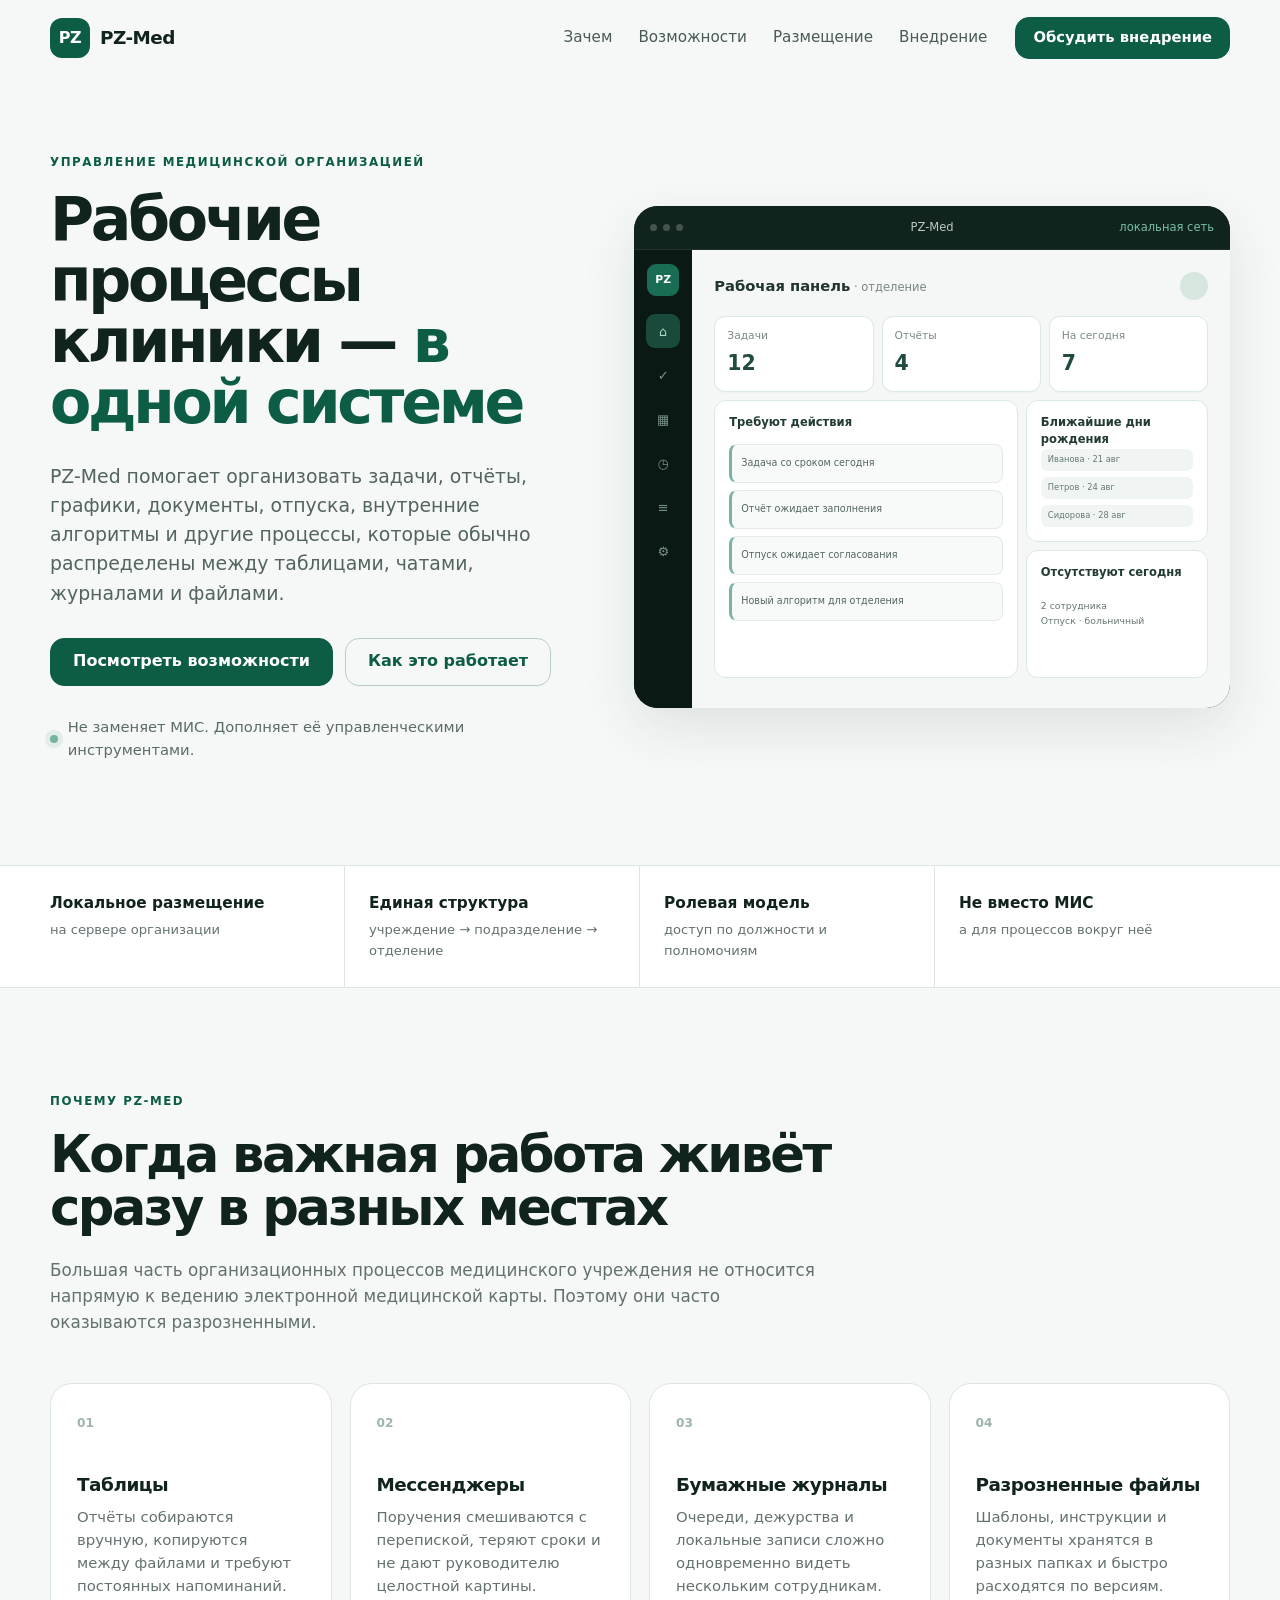
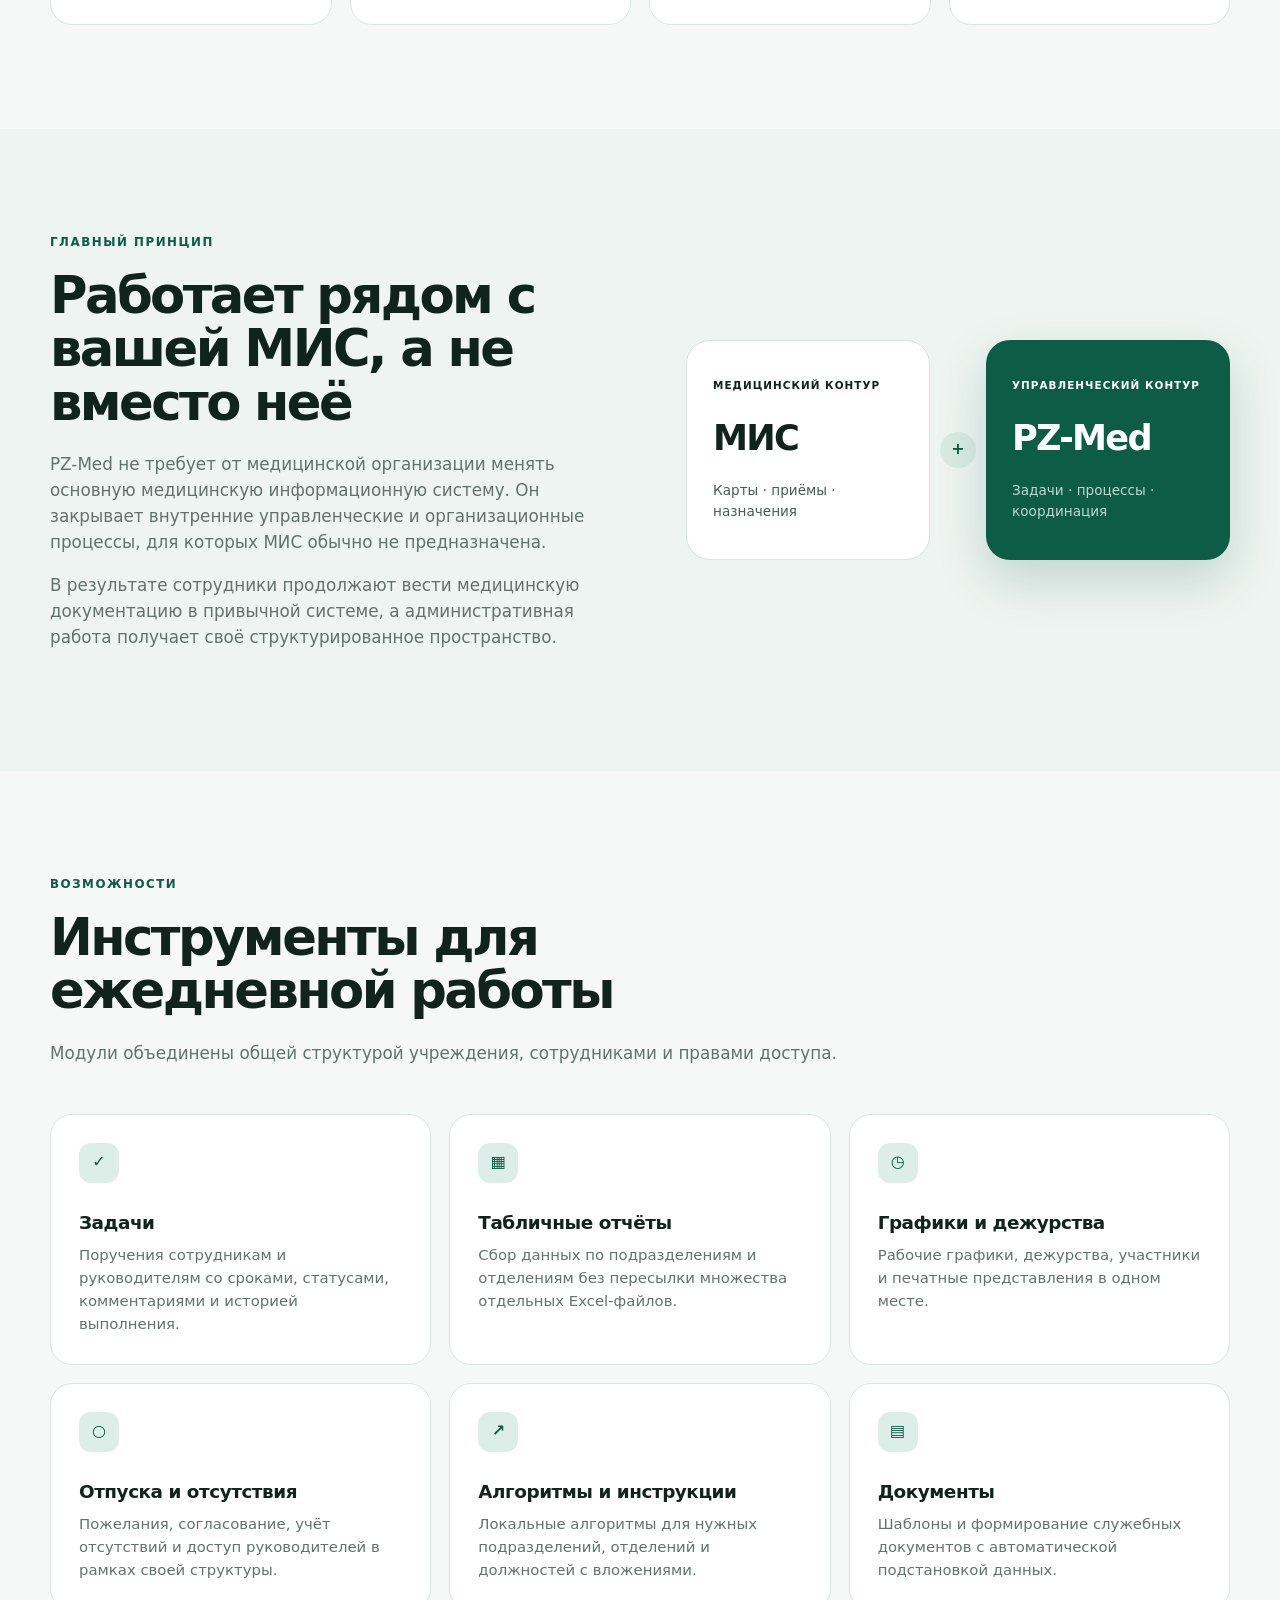
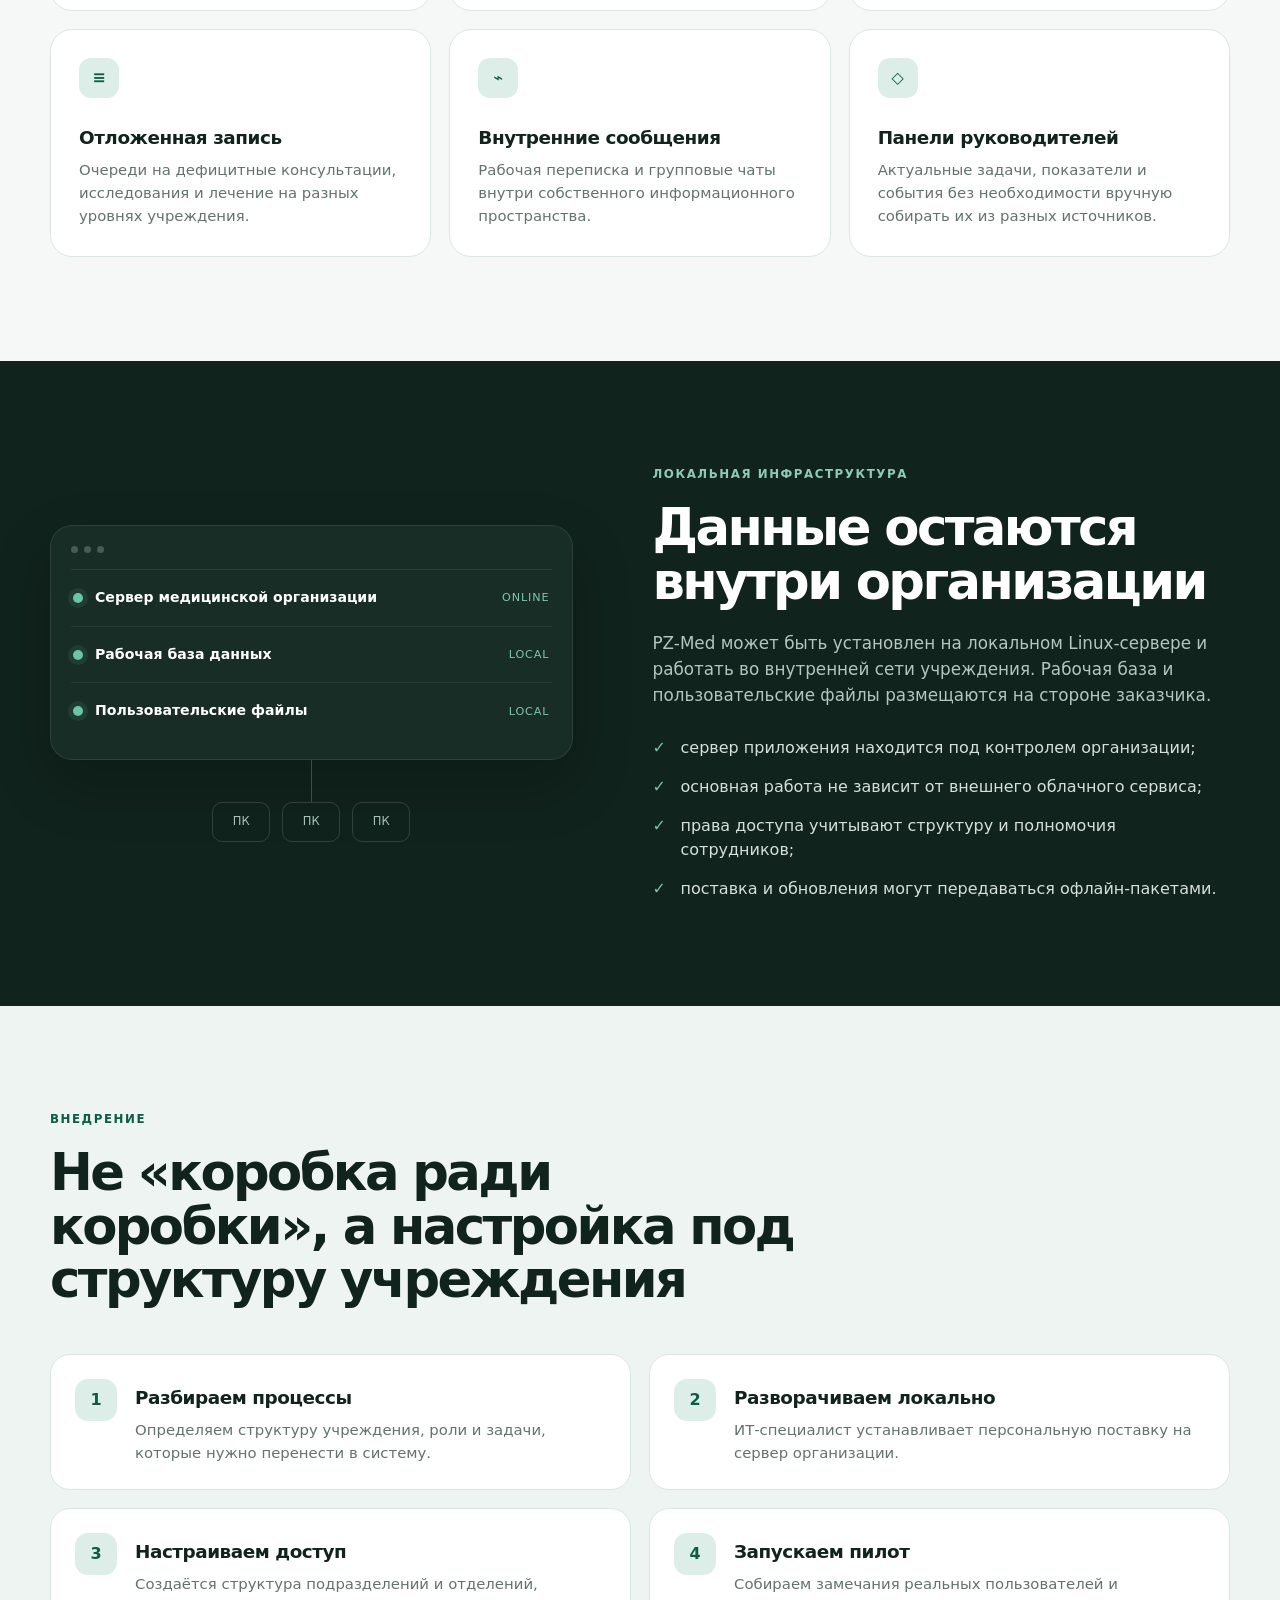
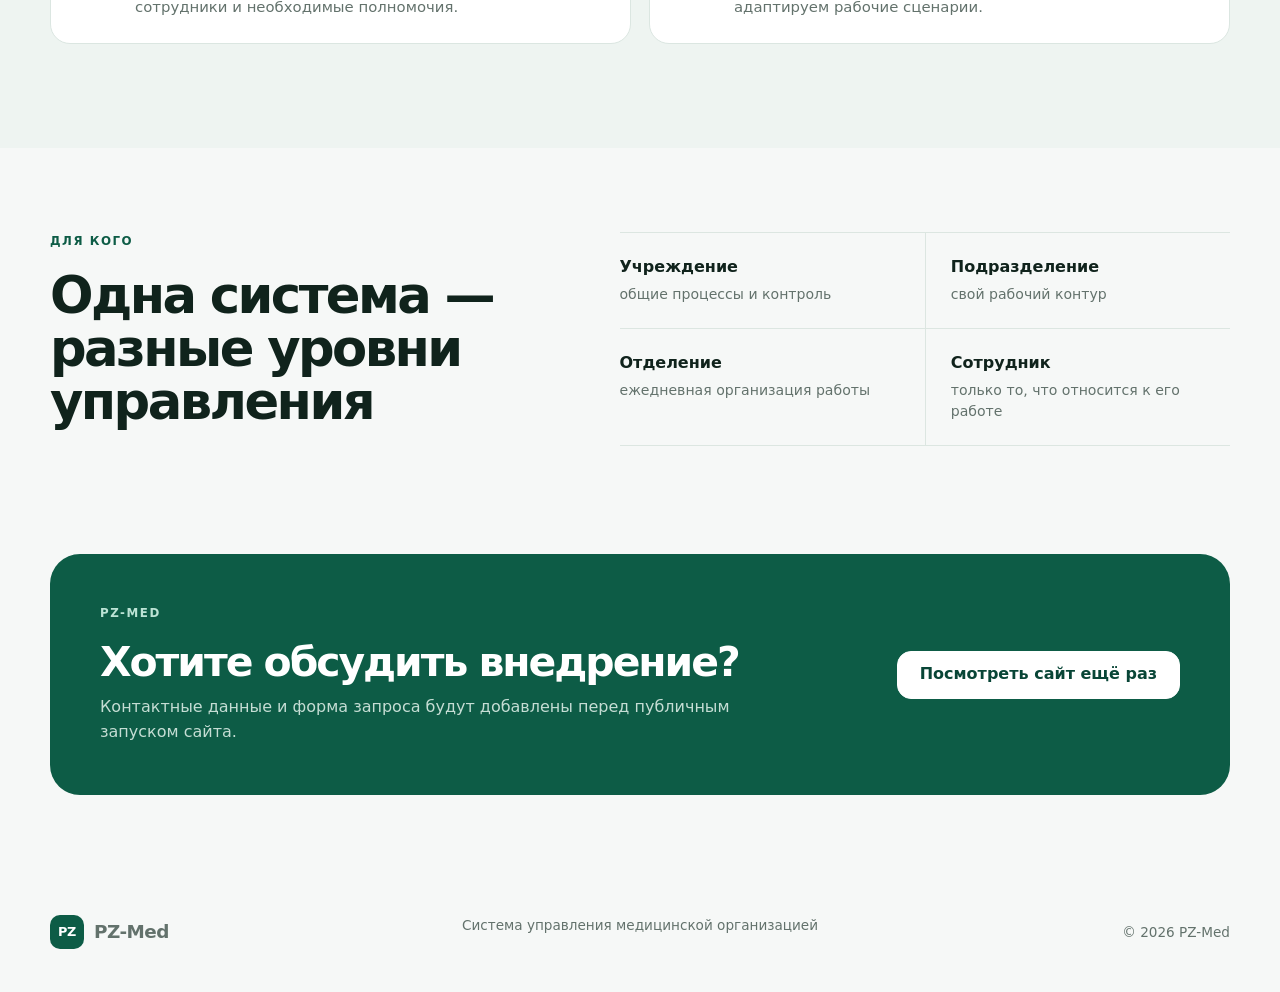
==== commit 98165574: "Bust hero stylesheet cache" ====
--- a/index.html
+++ b/index.html
@@ -13,7 +13,7 @@
   <meta property="og:url" content="https://pz-med.ru/">
   <link rel="canonical" href="https://pz-med.ru/">
   <link rel="icon" href="/assets/favicon.svg" type="image/svg+xml">
-  <link rel="stylesheet" href="/assets/site.css">
+  <link rel="stylesheet" href="/assets/site.css?v=20260818-2">
   <script defer src="/assets/site.js"></script>
 </head>
 <body>
--- a/assets/site.css
+++ b/assets/site.css
@@ -244,3 +244,226 @@
   .contact-card { padding: 30px 24px; display: block; }
   .contact-card .button { margin-top: 24px; width: 100%; }
 }
+
+/* Hero refinements: clearer typography and a dashboard preview closer to the real product. */
+.site-header {
+  background: rgba(246, 248, 247, .98);
+  backdrop-filter: none;
+  -webkit-backdrop-filter: none;
+}
+
+.button-small {
+  font-weight: 700;
+  text-shadow: none;
+  box-shadow: none;
+  filter: none;
+  -webkit-font-smoothing: antialiased;
+  text-rendering: geometricPrecision;
+}
+.button-small:hover {
+  box-shadow: 0 6px 16px rgba(8, 69, 54, .10);
+}
+
+.hero {
+  padding-top: 76px;
+}
+.hero-grid {
+  grid-template-columns: .94fr 1.06fr;
+  gap: 56px;
+}
+h1 {
+  font-size: clamp(3rem, 4.7vw, 4.65rem);
+  line-height: 1.015;
+  letter-spacing: -.055em;
+  max-width: 700px;
+}
+
+.product-window {
+  border-radius: 24px;
+  box-shadow: 0 20px 54px rgba(20, 52, 41, .11);
+  transform: perspective(1400px) rotateY(-1.5deg) rotateX(.4deg);
+}
+.window-top {
+  height: 44px;
+  background: #10231c;
+}
+.mock-layout {
+  grid-template-columns: 58px 1fr;
+  min-height: 458px;
+}
+.mock-side {
+  padding: 14px 9px;
+  gap: 10px;
+}
+.mock-logo {
+  width: 32px;
+  height: 32px;
+  margin-bottom: 8px;
+  border-radius: 9px;
+}
+.mock-side > span {
+  position: relative;
+  width: 34px;
+  height: 34px;
+  border-radius: 9px;
+  display: grid;
+  place-items: center;
+  background: transparent;
+  color: #78938a;
+}
+.mock-side > span::before {
+  font-size: .82rem;
+  font-style: normal;
+  line-height: 1;
+}
+.mock-side > span:nth-of-type(1)::before { content: "⌂"; }
+.mock-side > span:nth-of-type(2)::before { content: "✓"; }
+.mock-side > span:nth-of-type(3)::before { content: "▦"; }
+.mock-side > span:nth-of-type(4)::before { content: "◷"; }
+.mock-side > span:nth-of-type(5)::before { content: "≡"; }
+.mock-side > span:nth-of-type(6)::before { content: "⚙"; }
+.mock-side > span.active {
+  background: #194a3b;
+  color: #a9ddca;
+}
+
+.mock-main {
+  padding: 22px 22px 24px;
+  background: #f4f7f5;
+}
+.mock-heading {
+  margin-bottom: 16px;
+  font-size: .92rem;
+}
+.mock-heading b::after {
+  content: " · отделение";
+  color: #788881;
+  font-weight: 500;
+  font-size: .72rem;
+}
+.stat-row {
+  gap: 8px;
+}
+.stat-row div {
+  border-radius: 11px;
+  padding: 11px 12px;
+  box-shadow: 0 1px 0 rgba(16,35,28,.02);
+}
+.stat-row strong {
+  margin-top: 3px;
+  font-size: 1.28rem;
+}
+
+.mock-cards {
+  grid-template-columns: 1.25fr .75fr;
+  gap: 8px;
+  margin-top: 8px;
+}
+.mock-card {
+  position: relative;
+  border-radius: 12px;
+  padding: 14px;
+  min-height: 128px;
+}
+.mock-card-wide {
+  min-height: 268px;
+  padding-top: 43px;
+}
+.mock-card-wide::before,
+.mock-card:not(.mock-card-wide)::before {
+  position: absolute;
+  left: 14px;
+  top: 13px;
+  color: #233c33;
+  font-weight: 700;
+  font-size: .72rem;
+}
+.mock-card-wide::before { content: "Требуют действия"; }
+.mock-card:nth-child(2)::before { content: "Ближайшие дни рождения"; }
+.mock-card:nth-child(3)::before { content: "Отсутствуют сегодня"; }
+
+.mock-card-wide > .line,
+.mock-card:nth-child(2) > .line,
+.mock-card:nth-child(3) > .line {
+  display: none;
+}
+.mini-table {
+  margin-top: 0;
+  gap: 7px;
+}
+.mini-table i {
+  position: relative;
+  height: 39px;
+  border-radius: 8px;
+  border: 1px solid #e2ebe7;
+  border-left: 3px solid #7ab39f;
+  background: #f8faf9;
+  display: flex;
+  align-items: center;
+  padding: 0 9px;
+  color: #52655d;
+  font-size: .60rem;
+  font-style: normal;
+}
+.mini-table i::before {
+  white-space: nowrap;
+  overflow: hidden;
+  text-overflow: ellipsis;
+}
+.mini-table i:nth-child(1)::before { content: "Задача со сроком сегодня"; }
+.mini-table i:nth-child(2)::before { content: "Отчёт ожидает заполнения"; }
+.mini-table i:nth-child(3)::before { content: "Отпуск ожидает согласования"; }
+.mini-table i:nth-child(4)::before { content: "Новый алгоритм для отделения"; }
+
+.badge-row {
+  margin-top: 34px;
+  display: grid;
+  gap: 6px;
+}
+.badge-row i {
+  width: 100%;
+  height: 22px;
+  border-radius: 7px;
+  background: #f0f5f3;
+  position: relative;
+  font-style: normal;
+}
+.badge-row i::before {
+  position: absolute;
+  left: 7px;
+  top: 4px;
+  color: #667770;
+  font-size: .52rem;
+}
+.badge-row i:nth-child(1)::before { content: "Иванова · 21 авг"; }
+.badge-row i:nth-child(2)::before { content: "Петров · 24 авг"; }
+.badge-row i:nth-child(3)::before { content: "Сидорова · 28 авг"; }
+
+.mock-card:nth-child(3)::after {
+  content: "2 сотрудника\AОтпуск · больничный";
+  white-space: pre;
+  position: absolute;
+  left: 14px;
+  top: 47px;
+  color: #65766f;
+  font-size: .58rem;
+  line-height: 1.65;
+}
+
+@media (max-width: 980px) {
+  .hero-grid { grid-template-columns: 1fr; gap: 44px; }
+  .product-window { transform: none; }
+}
+
+@media (max-width: 640px) {
+  h1 {
+    font-size: clamp(2.6rem, 12vw, 3.6rem);
+    line-height: 1.02;
+  }
+  .hero { padding-top: 52px; }
+  .mock-layout { grid-template-columns: 46px 1fr; min-height: 390px; }
+  .mock-side > span { width: 30px; height: 30px; }
+  .mock-main { padding: 14px; }
+  .mock-card-wide { min-height: 210px; }
+  .mini-table i { height: 34px; font-size: .55rem; }
+}
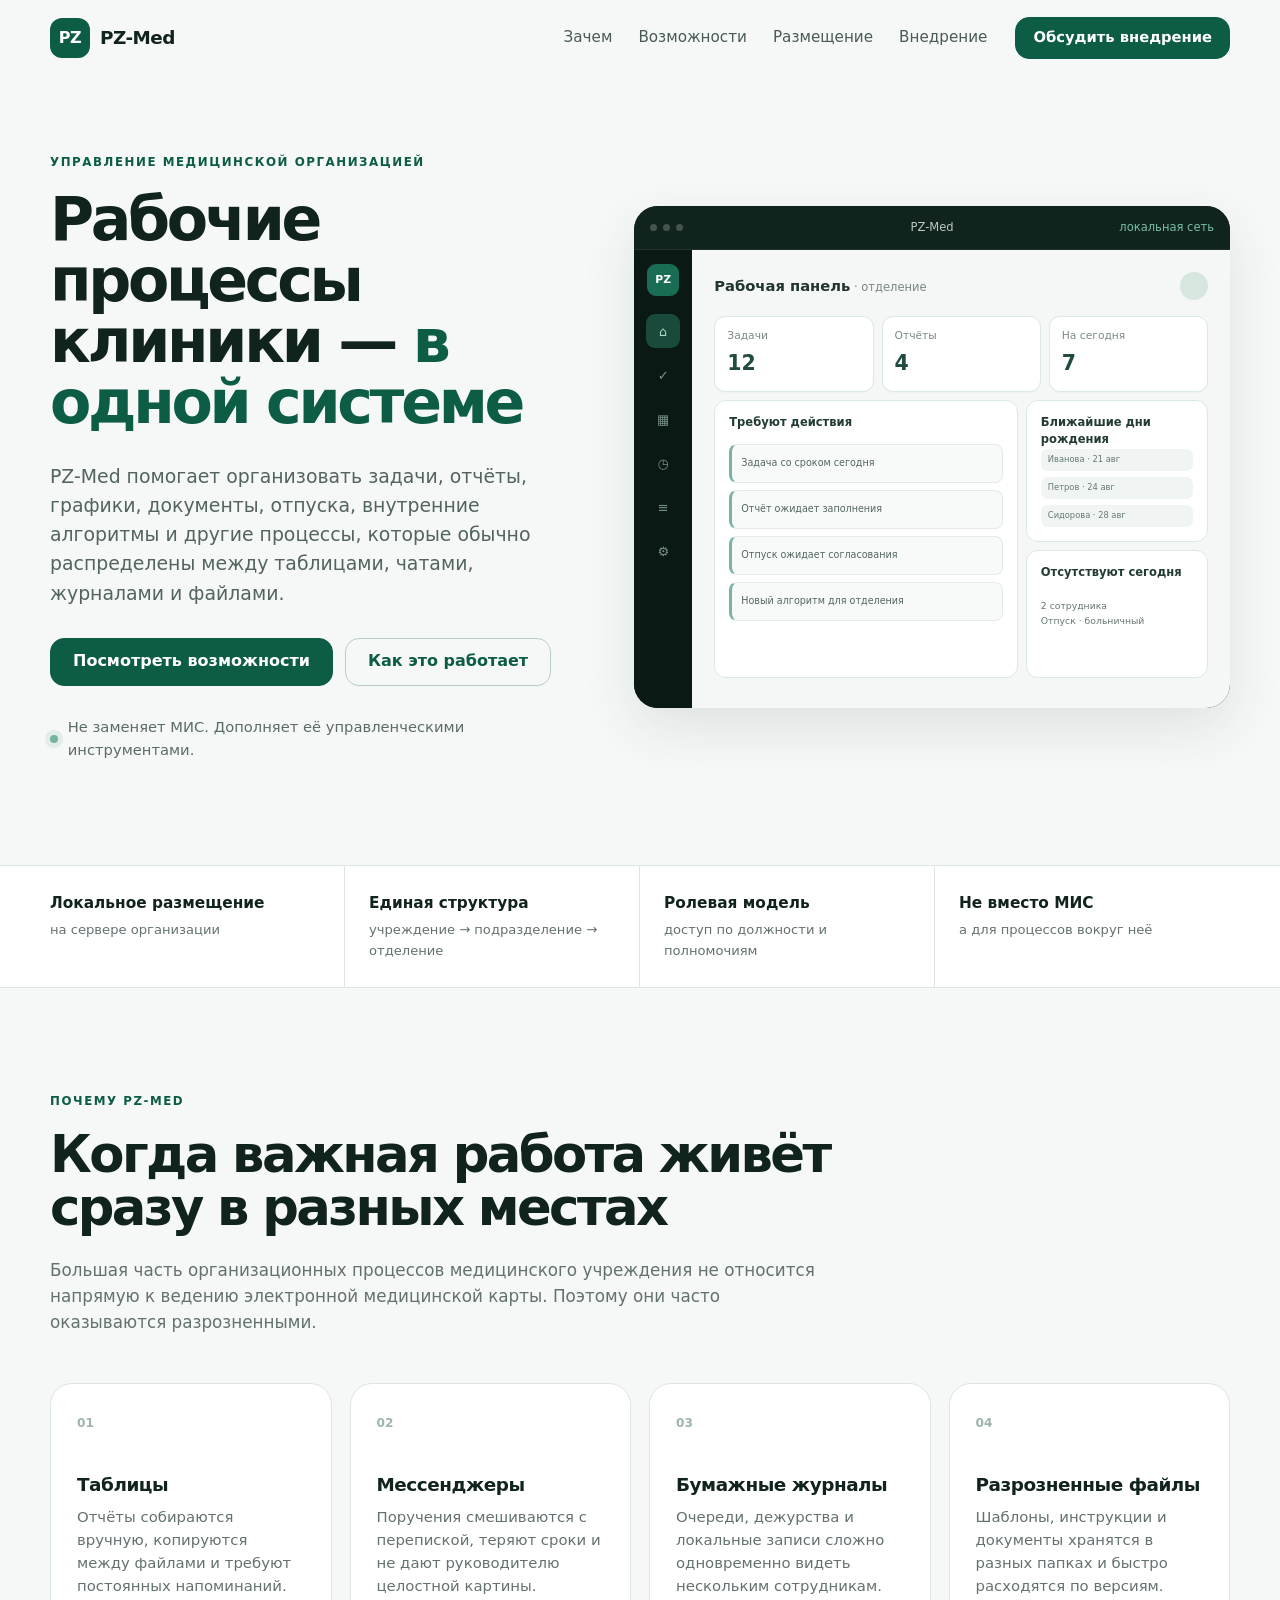
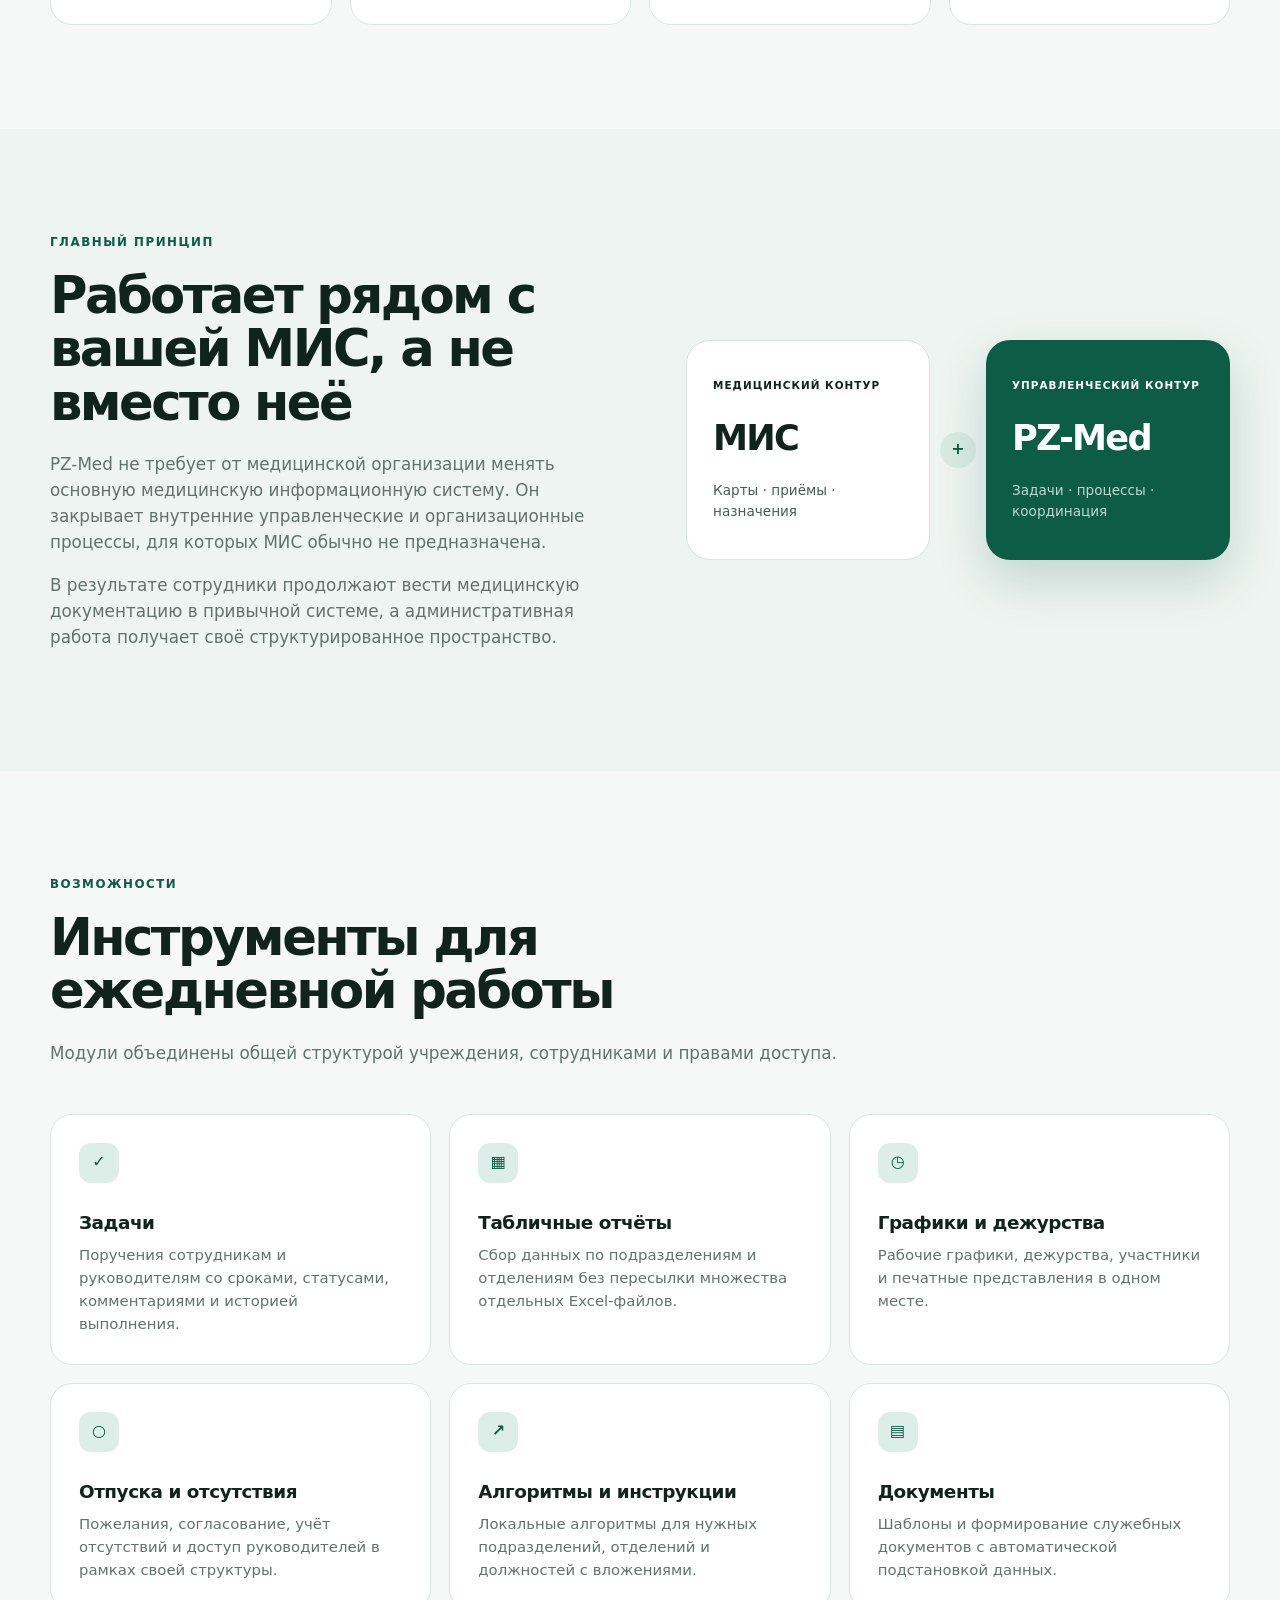
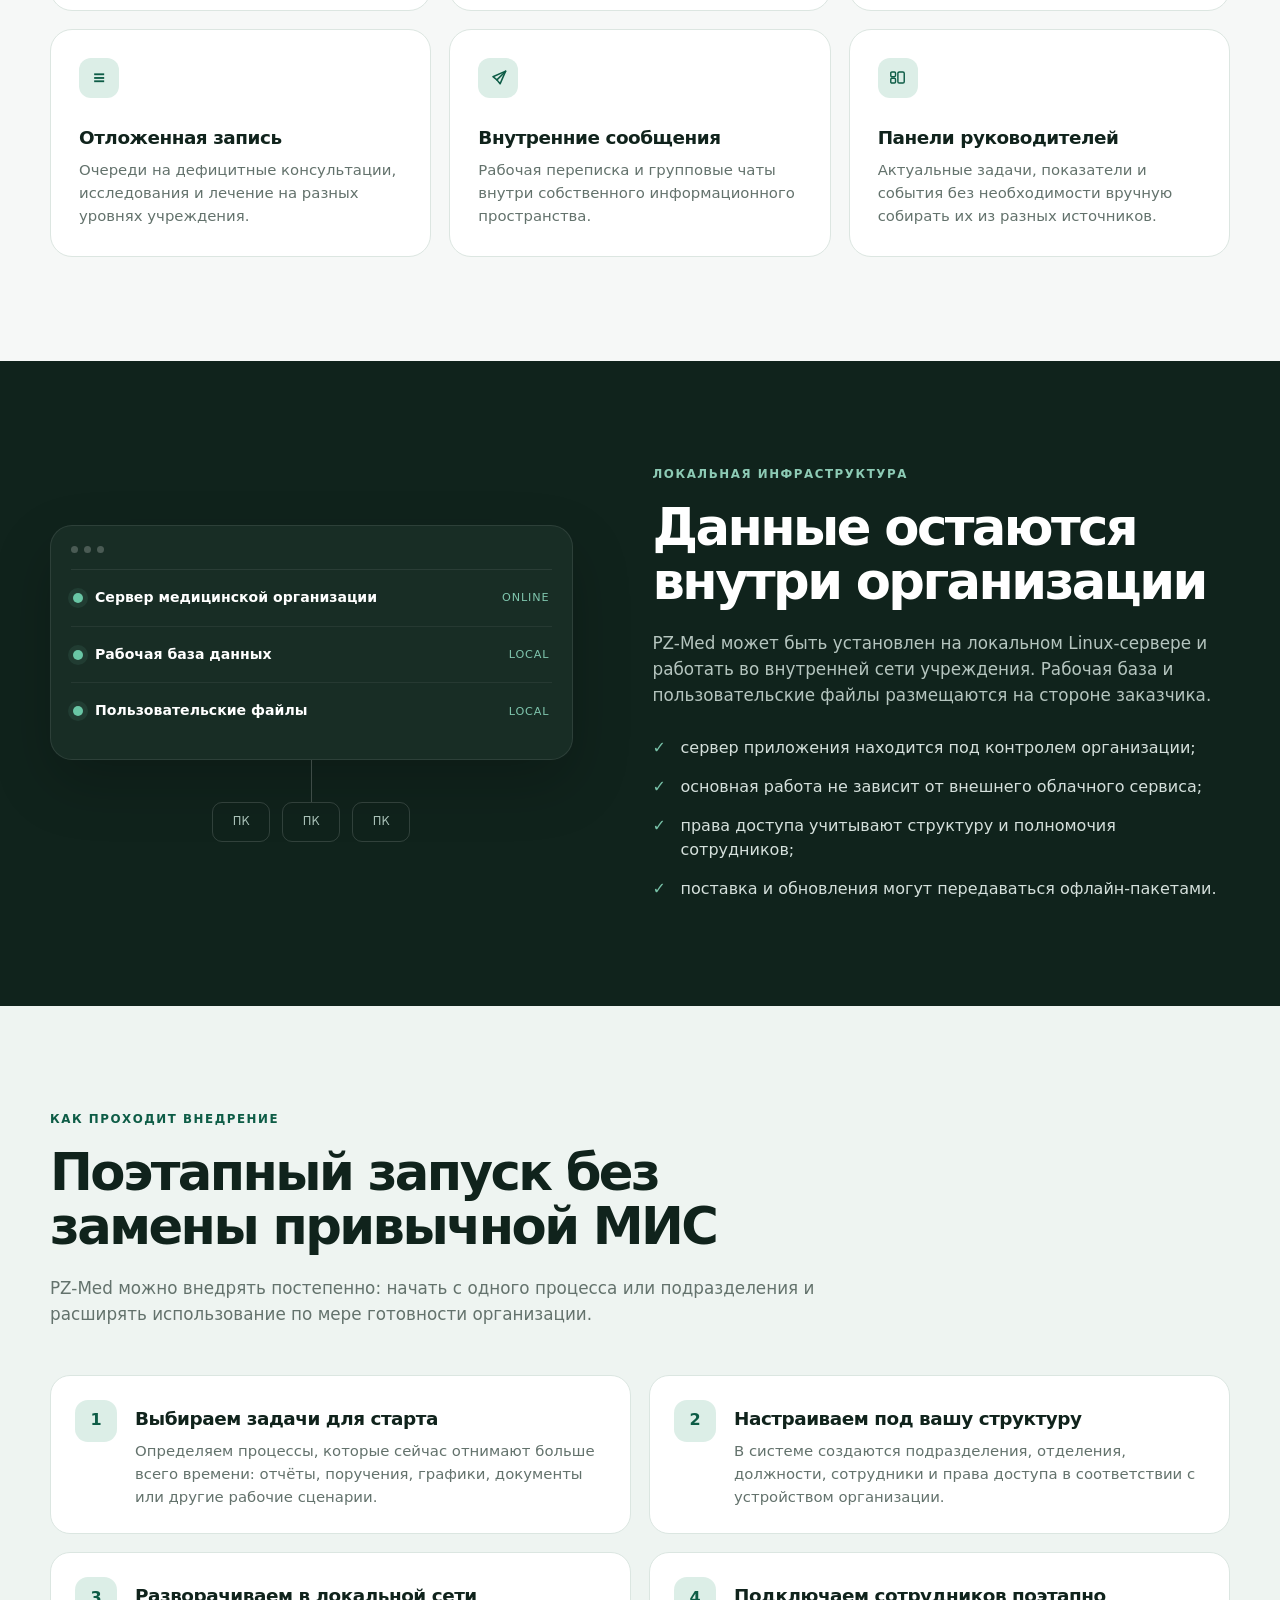
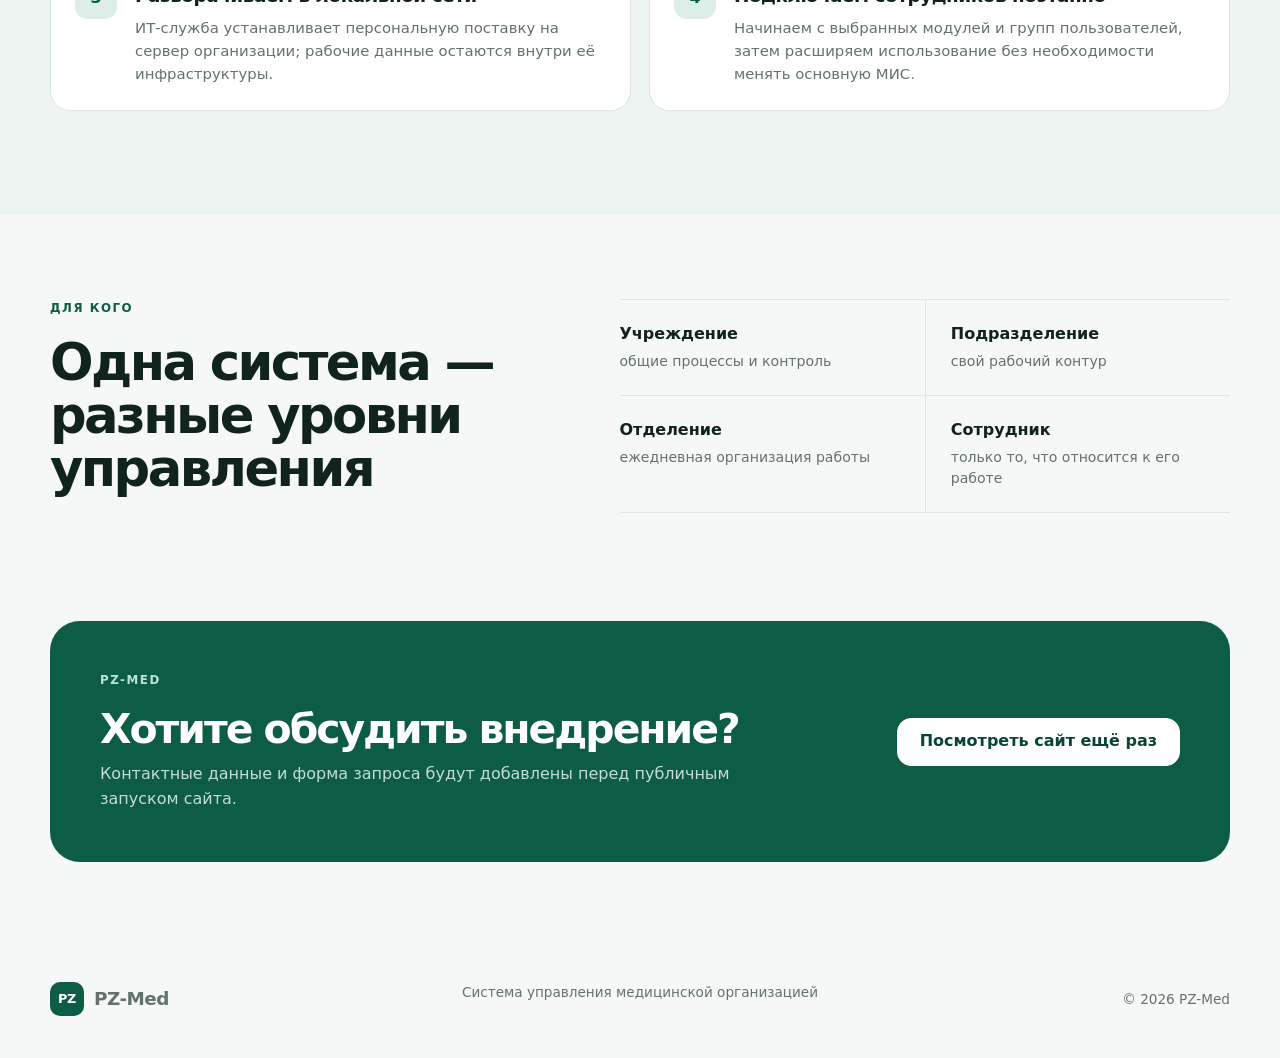
==== commit 949505be: "Refine buyer-facing implementation section and feature icons" ====
--- a/index.html
+++ b/index.html
@@ -143,8 +143,8 @@
           <article class="feature reveal"><div class="feature-icon">↗</div><h3>Алгоритмы и инструкции</h3><p>Локальные алгоритмы для нужных подразделений, отделений и должностей с вложениями.</p></article>
           <article class="feature reveal"><div class="feature-icon">▤</div><h3>Документы</h3><p>Шаблоны и формирование служебных документов с автоматической подстановкой данных.</p></article>
           <article class="feature reveal"><div class="feature-icon">≡</div><h3>Отложенная запись</h3><p>Очереди на дефицитные консультации, исследования и лечение на разных уровнях учреждения.</p></article>
-          <article class="feature reveal"><div class="feature-icon">⌁</div><h3>Внутренние сообщения</h3><p>Рабочая переписка и групповые чаты внутри собственного информационного пространства.</p></article>
-          <article class="feature reveal"><div class="feature-icon">◇</div><h3>Панели руководителей</h3><p>Актуальные задачи, показатели и события без необходимости вручную собирать их из разных источников.</p></article>
+          <article class="feature reveal"><div class="feature-icon"><svg viewBox="0 0 24 24" width="19" height="19" aria-hidden="true" fill="none"><path d="M21 4L10 15" stroke="currentColor" stroke-width="1.9" stroke-linecap="round" stroke-linejoin="round"/><path d="M21 4L14 20L10 15L5 11L21 4Z" stroke="currentColor" stroke-width="1.9" stroke-linecap="round" stroke-linejoin="round"/></svg></div><h3>Внутренние сообщения</h3><p>Рабочая переписка и групповые чаты внутри собственного информационного пространства.</p></article>
+          <article class="feature reveal"><div class="feature-icon"><svg viewBox="0 0 24 24" width="19" height="19" aria-hidden="true" fill="none"><rect x="3.5" y="5" width="6" height="6" rx="1.4" stroke="currentColor" stroke-width="1.8"/><rect x="3.5" y="13" width="6" height="6" rx="1.4" stroke="currentColor" stroke-width="1.8"/><rect x="12.5" y="5" width="8" height="14" rx="1.7" stroke="currentColor" stroke-width="1.8"/></svg></div><h3>Панели руководителей</h3><p>Актуальные задачи, показатели и события без необходимости вручную собирать их из разных источников.</p></article>
         </div>
       </div>
     </section>
@@ -178,14 +178,15 @@
     <section class="section section-soft" id="implementation">
       <div class="shell">
         <div class="section-heading reveal">
-          <div class="eyebrow">Внедрение</div>
-          <h2>Не «коробка ради коробки», а настройка под структуру учреждения</h2>
+          <div class="eyebrow">Как проходит внедрение</div>
+          <h2>Поэтапный запуск без замены привычной МИС</h2>
+          <p>PZ-Med можно внедрять постепенно: начать с одного процесса или подразделения и расширять использование по мере готовности организации.</p>
         </div>
         <div class="steps">
-          <div class="step reveal"><span>1</span><div><h3>Разбираем процессы</h3><p>Определяем структуру учреждения, роли и задачи, которые нужно перенести в систему.</p></div></div>
-          <div class="step reveal"><span>2</span><div><h3>Разворачиваем локально</h3><p>ИТ-специалист устанавливает персональную поставку на сервер организации.</p></div></div>
-          <div class="step reveal"><span>3</span><div><h3>Настраиваем доступ</h3><p>Создаётся структура подразделений и отделений, сотрудники и необходимые полномочия.</p></div></div>
-          <div class="step reveal"><span>4</span><div><h3>Запускаем пилот</h3><p>Собираем замечания реальных пользователей и адаптируем рабочие сценарии.</p></div></div>
+          <div class="step reveal"><span>1</span><div><h3>Выбираем задачи для старта</h3><p>Определяем процессы, которые сейчас отнимают больше всего времени: отчёты, поручения, графики, документы или другие рабочие сценарии.</p></div></div>
+          <div class="step reveal"><span>2</span><div><h3>Настраиваем под вашу структуру</h3><p>В системе создаются подразделения, отделения, должности, сотрудники и права доступа в соответствии с устройством организации.</p></div></div>
+          <div class="step reveal"><span>3</span><div><h3>Разворачиваем в локальной сети</h3><p>ИТ-служба устанавливает персональную поставку на сервер организации; рабочие данные остаются внутри её инфраструктуры.</p></div></div>
+          <div class="step reveal"><span>4</span><div><h3>Подключаем сотрудников поэтапно</h3><p>Начинаем с выбранных модулей и групп пользователей, затем расширяем использование без необходимости менять основную МИС.</p></div></div>
         </div>
       </div>
     </section>
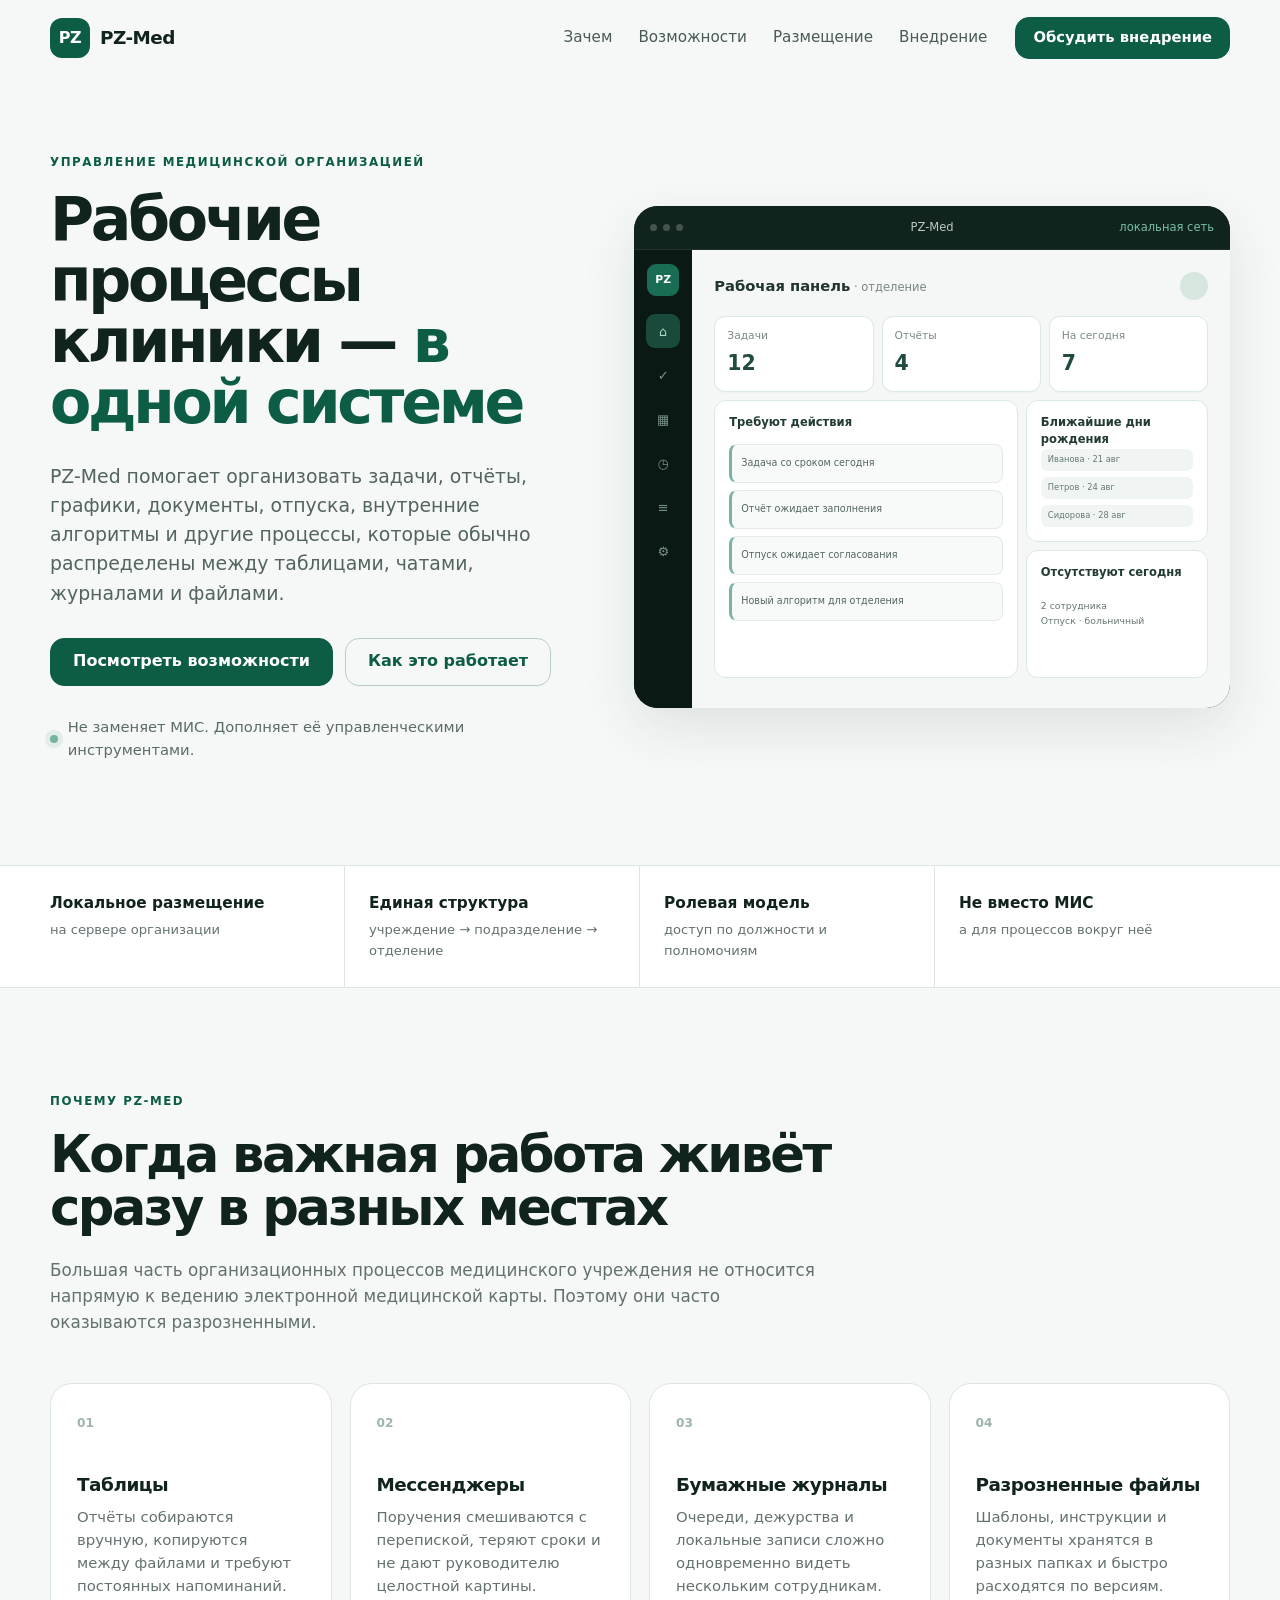
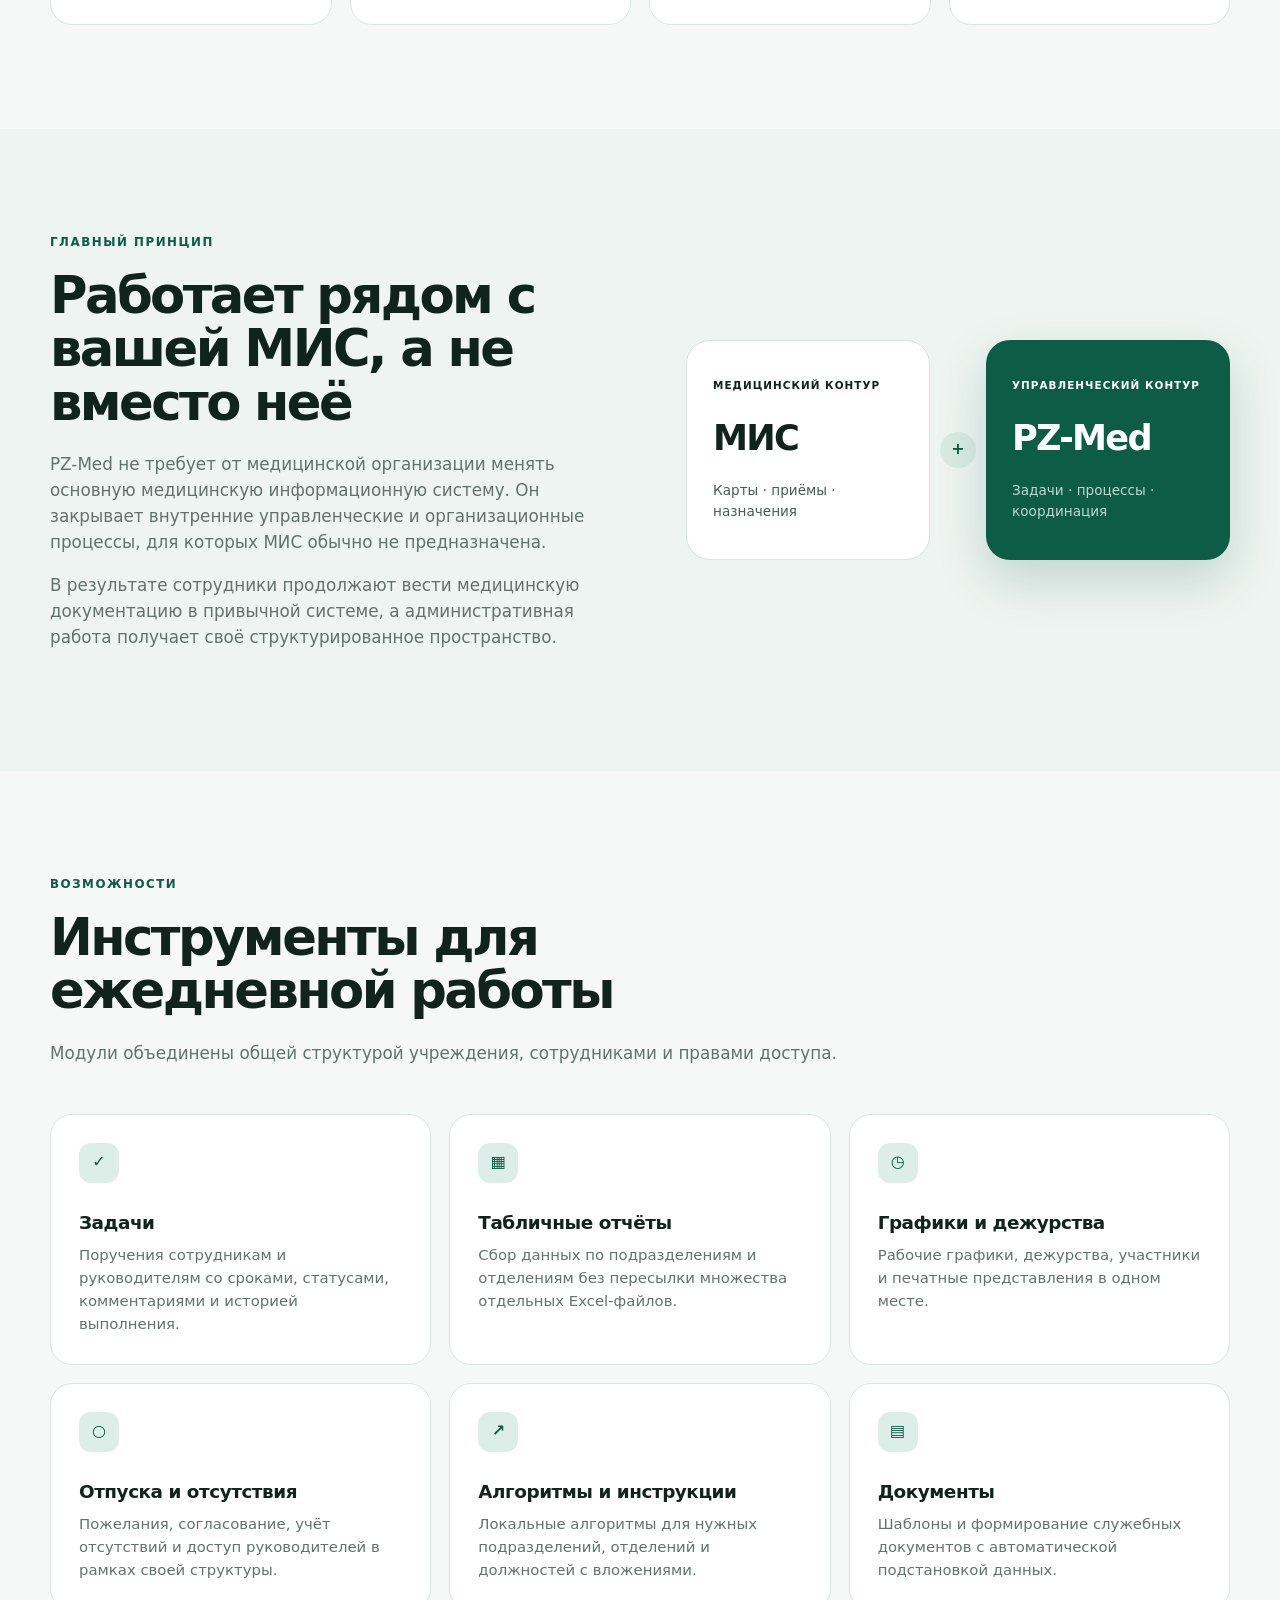
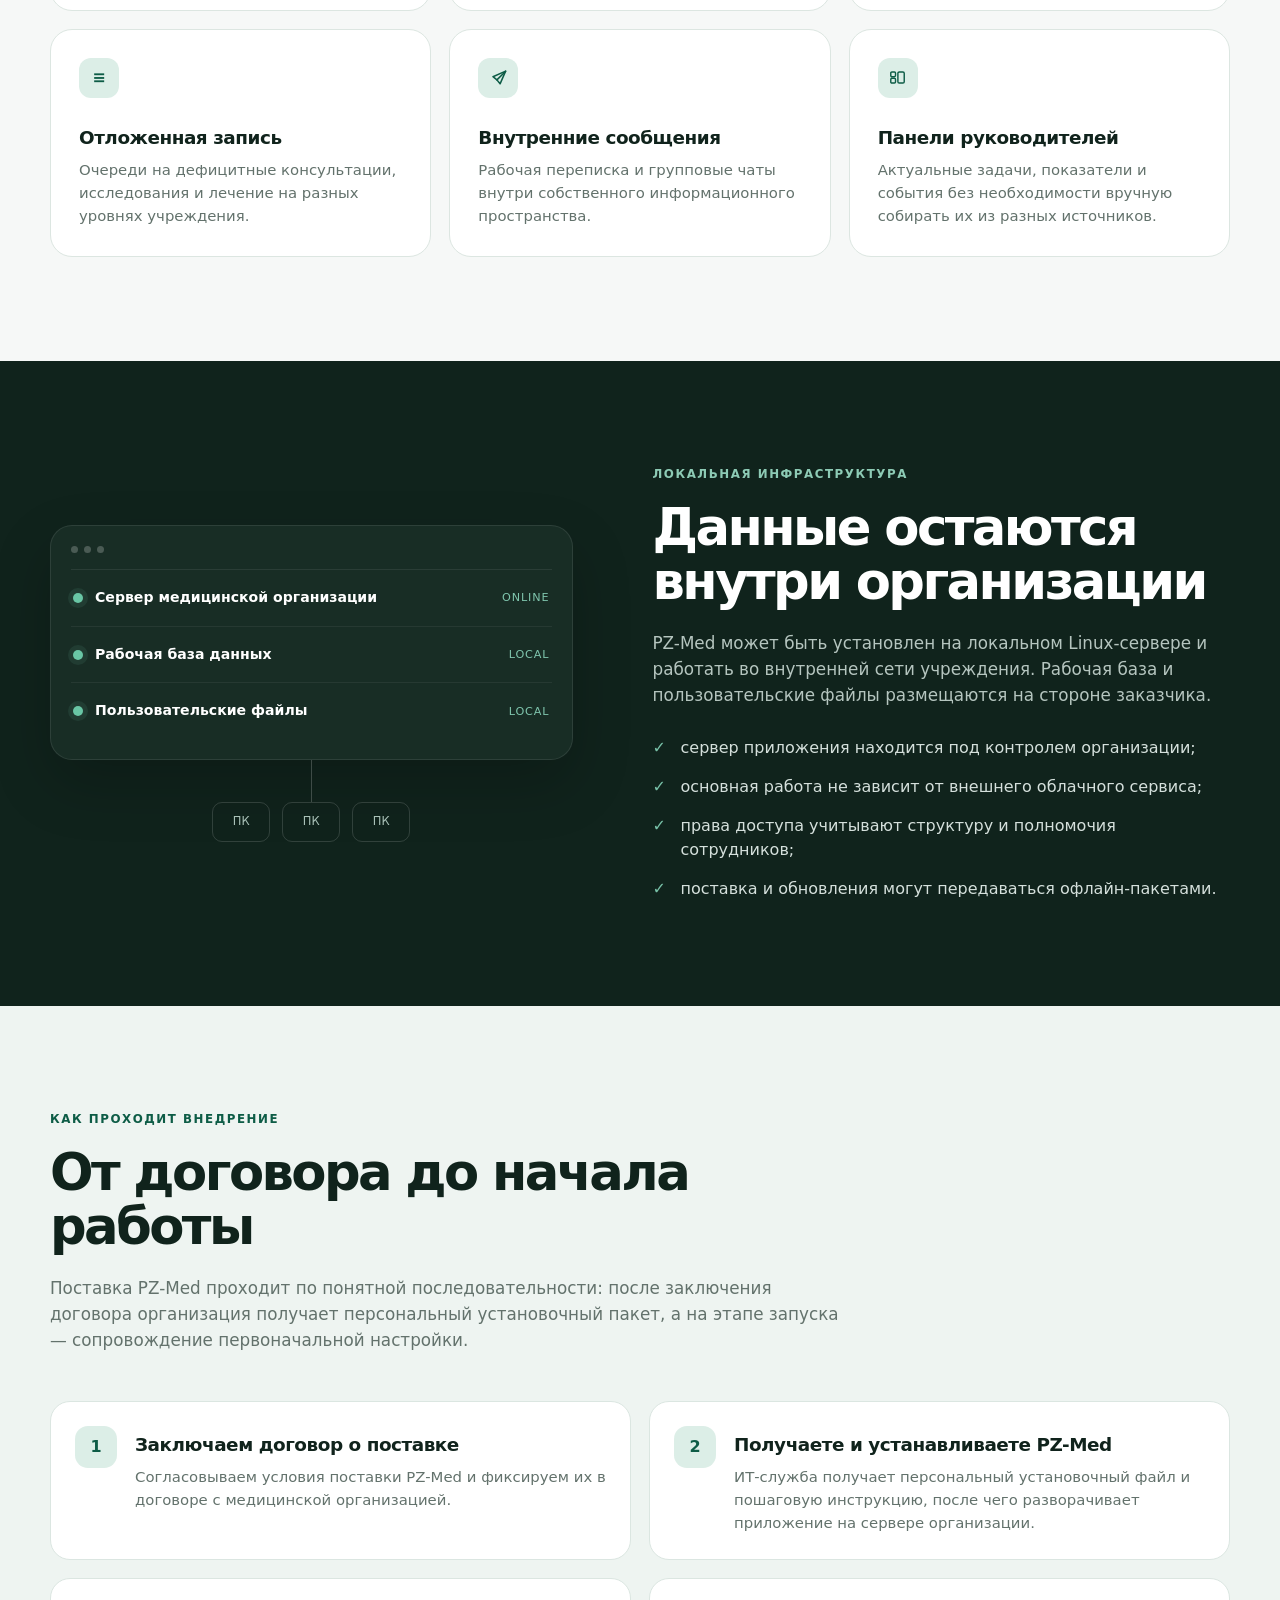
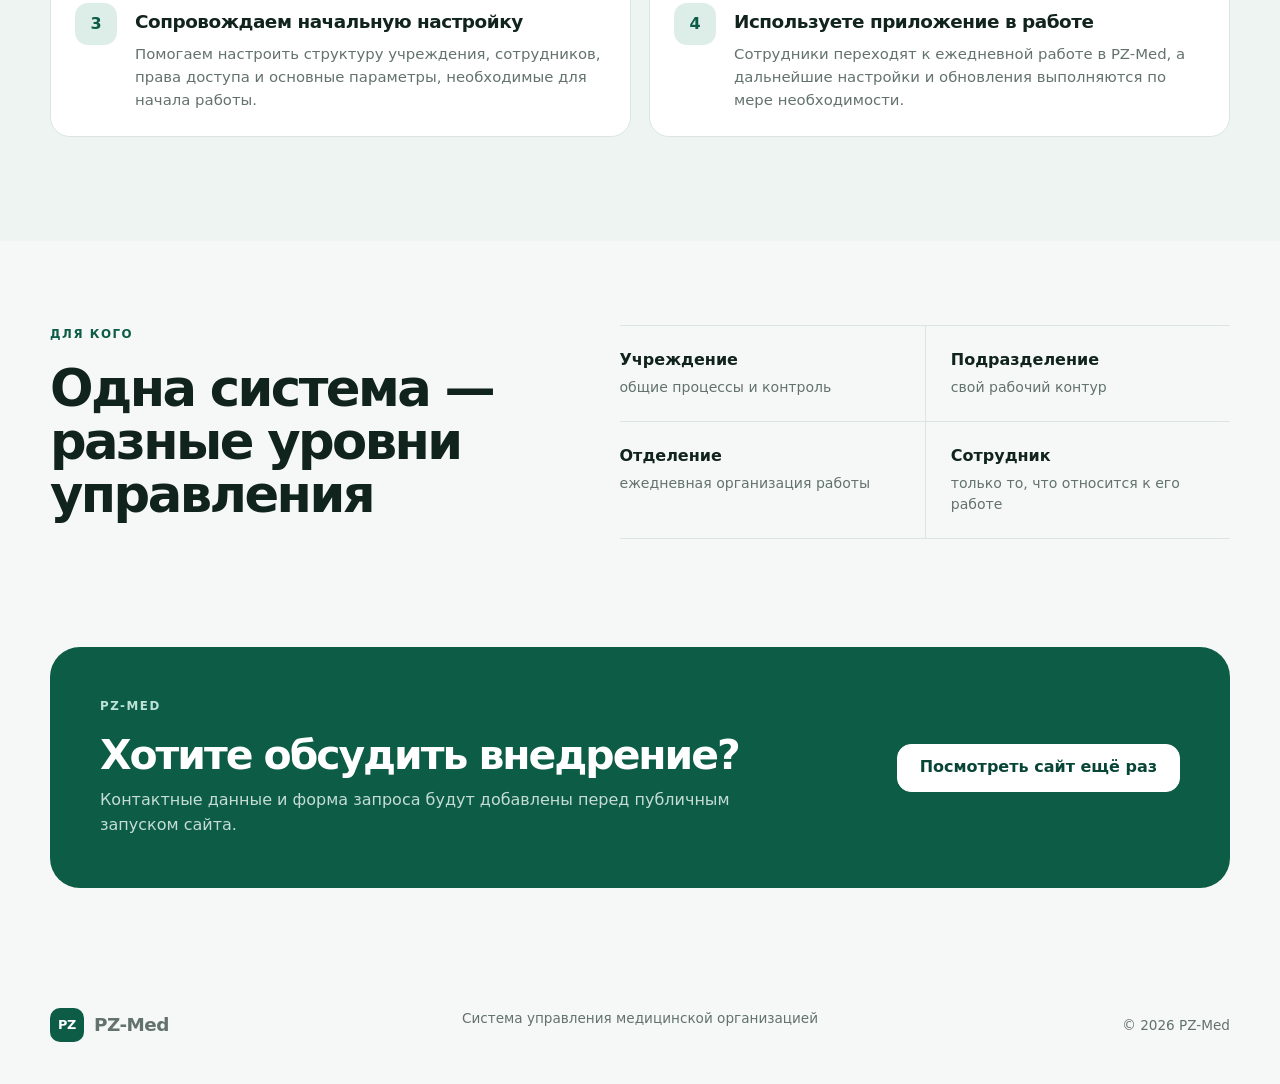
==== commit 55c98bc4: "Clarify customer implementation steps" ====
--- a/index.html
+++ b/index.html
@@ -179,14 +179,14 @@
       <div class="shell">
         <div class="section-heading reveal">
           <div class="eyebrow">Как проходит внедрение</div>
-          <h2>Поэтапный запуск без замены привычной МИС</h2>
-          <p>PZ-Med можно внедрять постепенно: начать с одного процесса или подразделения и расширять использование по мере готовности организации.</p>
+          <h2>От договора до начала работы</h2>
+          <p>Поставка PZ-Med проходит по понятной последовательности: после заключения договора организация получает персональный установочный пакет, а на этапе запуска — сопровождение первоначальной настройки.</p>
         </div>
         <div class="steps">
-          <div class="step reveal"><span>1</span><div><h3>Выбираем задачи для старта</h3><p>Определяем процессы, которые сейчас отнимают больше всего времени: отчёты, поручения, графики, документы или другие рабочие сценарии.</p></div></div>
-          <div class="step reveal"><span>2</span><div><h3>Настраиваем под вашу структуру</h3><p>В системе создаются подразделения, отделения, должности, сотрудники и права доступа в соответствии с устройством организации.</p></div></div>
-          <div class="step reveal"><span>3</span><div><h3>Разворачиваем в локальной сети</h3><p>ИТ-служба устанавливает персональную поставку на сервер организации; рабочие данные остаются внутри её инфраструктуры.</p></div></div>
-          <div class="step reveal"><span>4</span><div><h3>Подключаем сотрудников поэтапно</h3><p>Начинаем с выбранных модулей и групп пользователей, затем расширяем использование без необходимости менять основную МИС.</p></div></div>
+          <div class="step reveal"><span>1</span><div><h3>Заключаем договор о поставке</h3><p>Согласовываем условия поставки PZ-Med и фиксируем их в договоре с медицинской организацией.</p></div></div>
+          <div class="step reveal"><span>2</span><div><h3>Получаете и устанавливаете PZ-Med</h3><p>ИТ-служба получает персональный установочный файл и пошаговую инструкцию, после чего разворачивает приложение на сервере организации.</p></div></div>
+          <div class="step reveal"><span>3</span><div><h3>Сопровождаем начальную настройку</h3><p>Помогаем настроить структуру учреждения, сотрудников, права доступа и основные параметры, необходимые для начала работы.</p></div></div>
+          <div class="step reveal"><span>4</span><div><h3>Используете приложение в работе</h3><p>Сотрудники переходят к ежедневной работе в PZ-Med, а дальнейшие настройки и обновления выполняются по мере необходимости.</p></div></div>
         </div>
       </div>
     </section>
